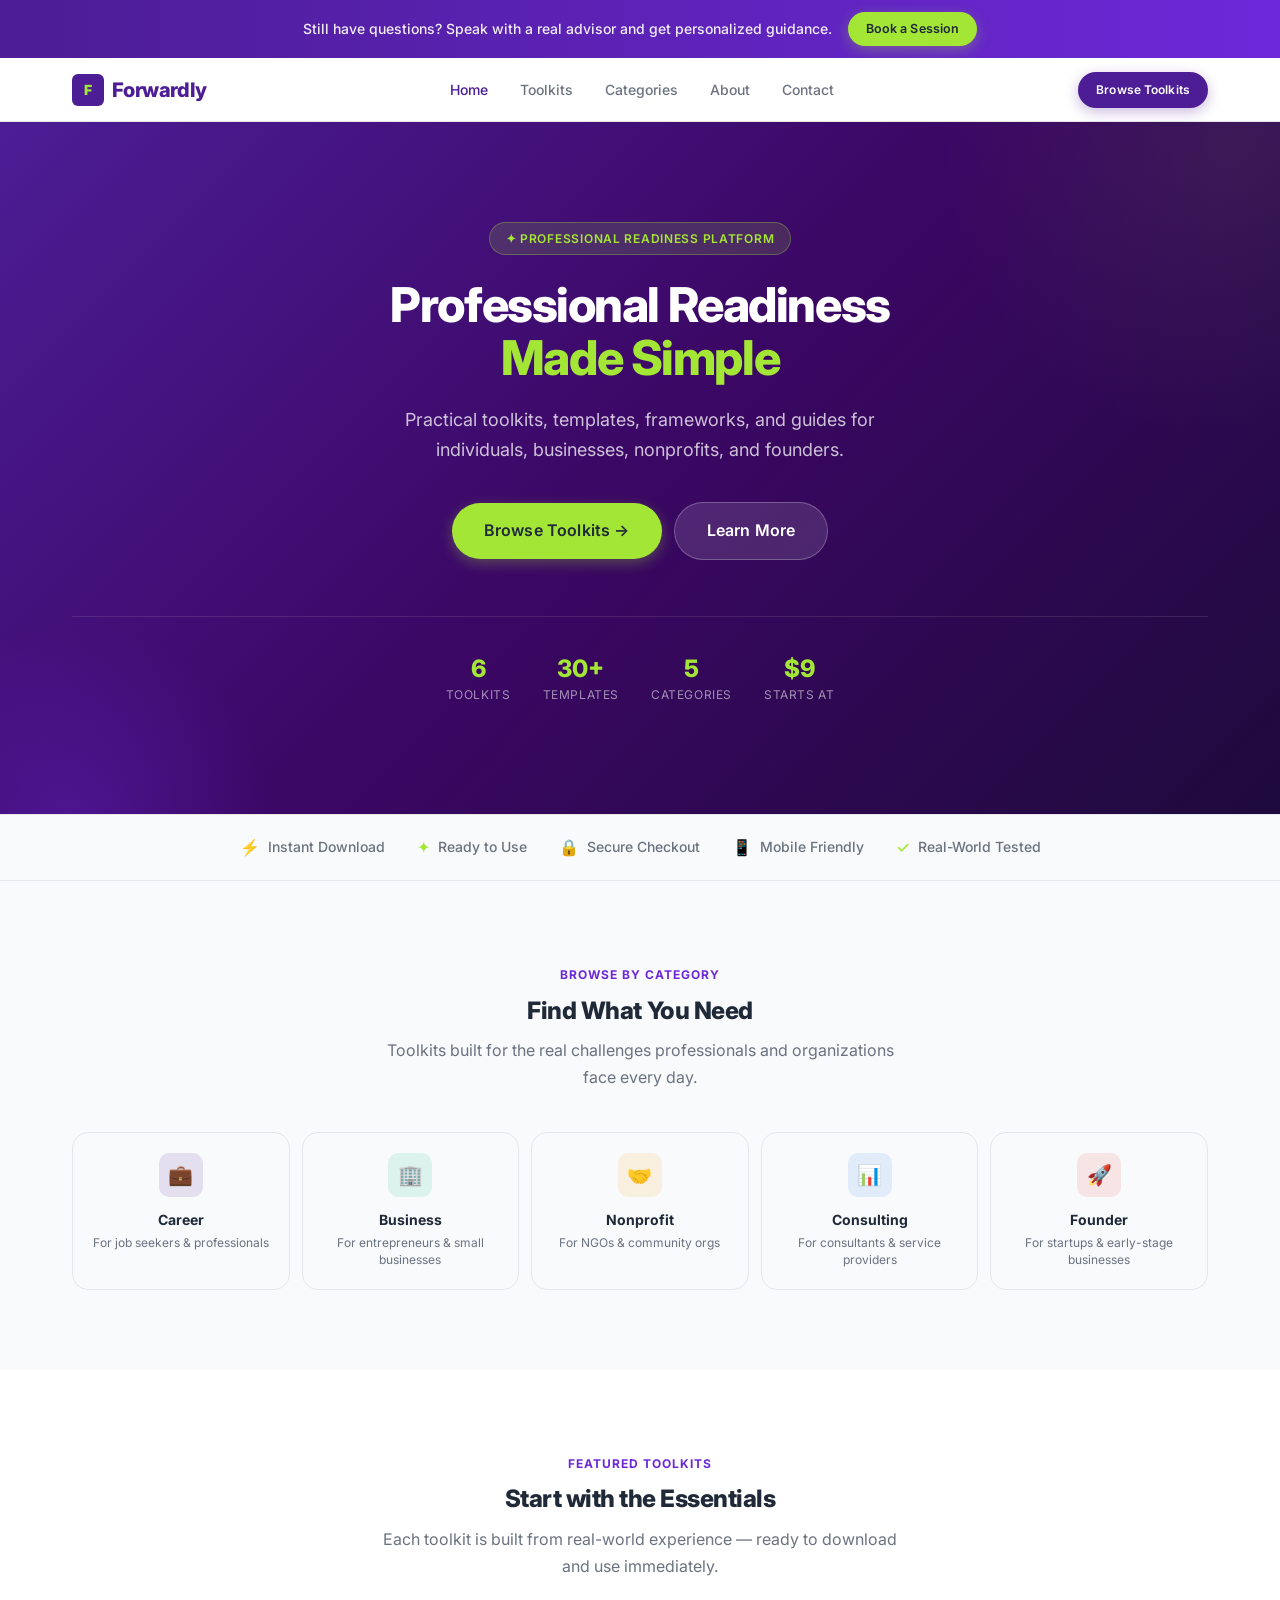
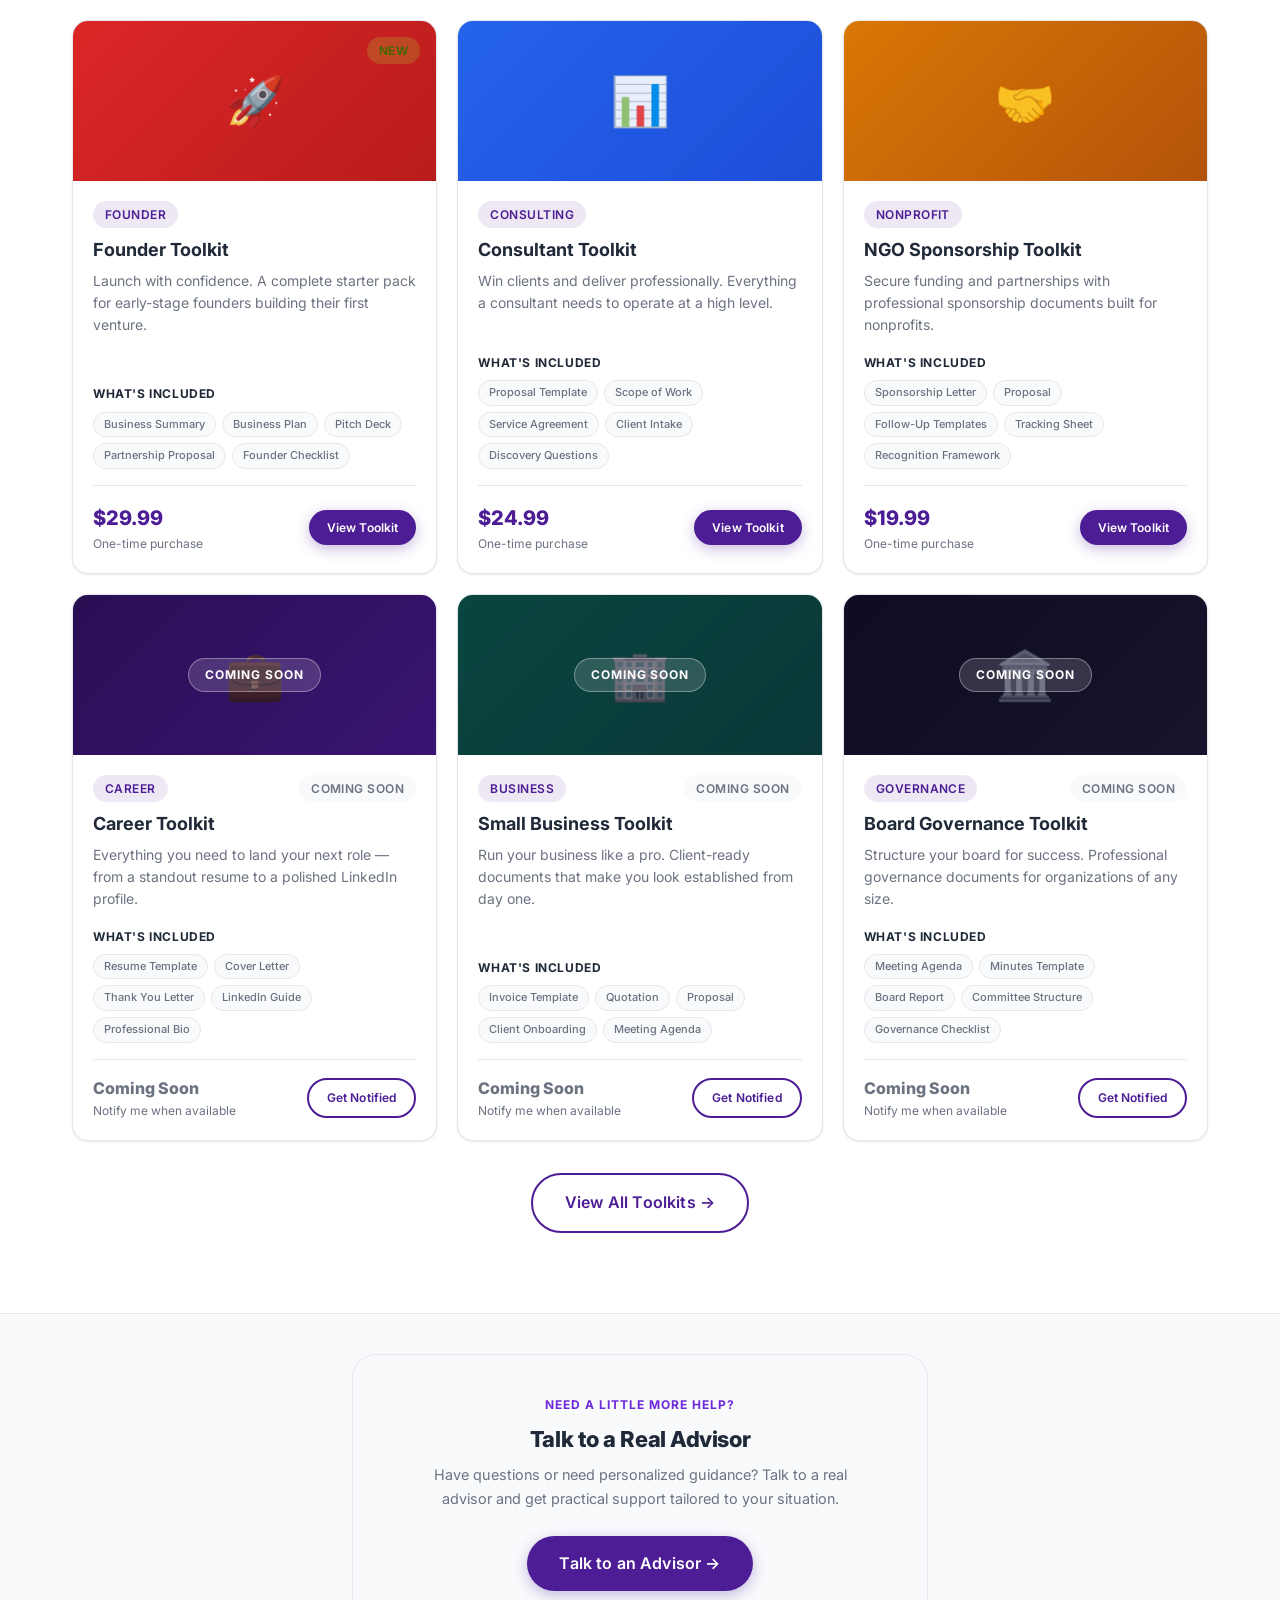
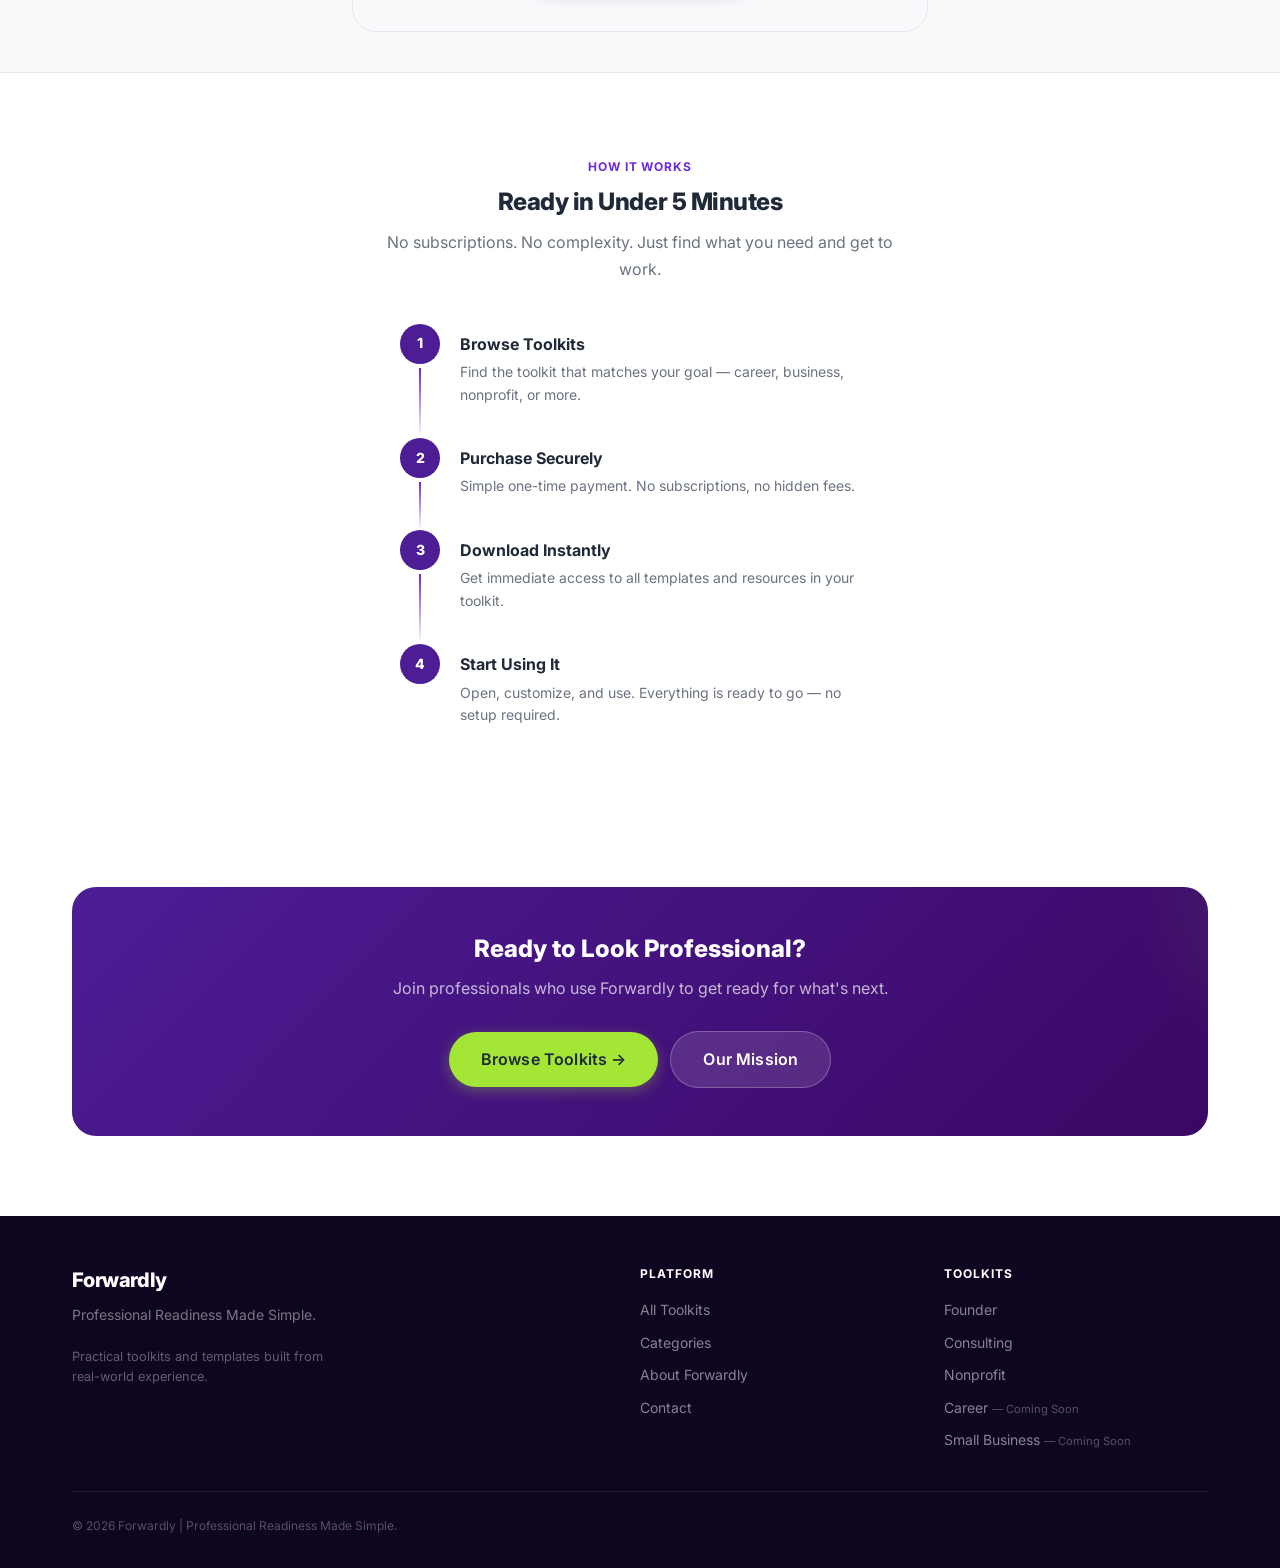
==== index.html @ 8f366970 "Rebrand: NEX → Forwardly, tagline update, coming soon toolkits, advisor CTA, site banner" ====
<!DOCTYPE html>

<html lang="en">
<head>
<meta charset="utf-8"/>
<meta content="width=device-width, initial-scale=1.0" name="viewport"/>
<title>Forwardly — Professional Readiness Made Simple</title>
<meta content="Practical toolkits, templates, frameworks, and guides for individuals, businesses, nonprofits, and founders. Professional Readiness Made Simple." name="description"/>
<link href="https://fonts.googleapis.com" rel="preconnect"/>
<link crossorigin="" href="https://fonts.gstatic.com" rel="preconnect"/>
<link href="https://fonts.googleapis.com/css2?family=Inter:wght@400;500;600;700;800;900&amp;display=swap" rel="stylesheet"/>
<link href="css/styles.css" rel="stylesheet"/>
<style>
    .featured-label {
      position: absolute;
      top: 16px;
      right: 16px;
    }
    .coming-soon-overlay {
      position: absolute;
      inset: 0;
      background: rgba(15,5,32,0.55);
      display: flex;
      align-items: center;
      justify-content: center;
      border-radius: 0;
    }
    .coming-soon-badge {
      background: rgba(255,255,255,0.15);
      border: 1.5px solid rgba(255,255,255,0.35);
      color: #fff;
      font-size: 0.75rem;
      font-weight: 700;
      letter-spacing: 0.08em;
      text-transform: uppercase;
      padding: 6px 16px;
      border-radius: 999px;
    }
    .toolkit-card.is-coming-soon {
      opacity: 0.82;
    }
    .toolkit-card.is-coming-soon .toolkit-card-cover {
      position: relative;
    }
    .cat-icon-career    { background: rgba(76,29,149,0.12); }
    .cat-icon-business  { background: rgba(16,185,129,0.12); }
    .cat-icon-nonprofit { background: rgba(245,158,11,0.12); }
    .cat-icon-consulting{ background: rgba(59,130,246,0.12); }
    .cat-icon-founder   { background: rgba(239,68,68,0.12); }
    .cover-career    { background: linear-gradient(135deg, #4C1D95, #6D28D9); }
    .cover-founder   { background: linear-gradient(135deg, #dc2626, #b91c1c); }
    .cover-ngo       { background: linear-gradient(135deg, #d97706, #b45309); }
    .cover-consultant{ background: linear-gradient(135deg, #2563eb, #1d4ed8); }
    .cover-business  { background: linear-gradient(135deg, #059669, #047857); }
    .cover-board     { background: linear-gradient(135deg, #0f172a, #1e293b); }

    /* Advisor CTA block */
    .advisor-block {
      background: var(--color-bg-light);
      border: 1px solid var(--color-border);
      border-radius: var(--radius-xl);
      padding: 40px 28px;
      text-align: center;
    }
    .advisor-block-eyebrow {
      font-size: 0.75rem;
      font-weight: 700;
      color: var(--color-secondary);
      text-transform: uppercase;
      letter-spacing: 0.08em;
      margin-bottom: 12px;
    }
    .advisor-block-title {
      font-size: 1.375rem;
      font-weight: 800;
      color: var(--color-text);
      letter-spacing: -0.02em;
      margin-bottom: 10px;
    }
    .advisor-block-desc {
      font-size: 0.9rem;
      color: var(--color-text-muted);
      max-width: 440px;
      margin: 0 auto 24px;
      line-height: 1.7;
    }

    /* Site-wide banner */
    .site-banner {
      background: linear-gradient(90deg, var(--color-primary), var(--color-secondary));
      padding: 12px 20px;
      text-align: center;
      display: flex;
      align-items: center;
      justify-content: center;
      gap: 16px;
      flex-wrap: wrap;
    }
    .site-banner-text {
      font-size: 0.875rem;
      color: rgba(255,255,255,0.92);
      font-weight: 500;
    }
    .site-banner .btn {
      padding: 7px 18px;
      font-size: 0.78rem;
    }

    @keyframes fadeIn {
      from { opacity: 0; transform: translateY(8px); }
      to   { opacity: 1; transform: translateY(0); }
    }
  </style>
</head>
<body>
<!-- SITE BANNER -->
<div class="site-banner">
<span class="site-banner-text">Still have questions? Speak with a real advisor and get personalized guidance.</span>
<a class="btn btn-accent btn-sm" href="pages/contact.html">Book a Session</a>
</div>
<!-- NAVIGATION -->
<nav class="nav">
<div class="container">
<div class="nav-inner">
<a class="nav-logo" href="index.html">
<div class="nav-logo-mark">F</div>
        Forwardly
      </a>
<div class="nav-links">
<a class="nav-link active" href="index.html">Home</a>
<a class="nav-link" href="pages/toolkits.html">Toolkits</a>
<a class="nav-link" href="pages/categories.html">Categories</a>
<a class="nav-link" href="pages/about.html">About</a>
<a class="nav-link" href="pages/contact.html">Contact</a>
</div>
<div class="nav-cta">
<a class="btn btn-primary btn-sm" href="pages/toolkits.html">Browse Toolkits</a>
</div>
<button aria-label="Toggle menu" class="nav-toggle" id="navToggle">
<span></span><span></span><span></span>
</button>
</div>
</div>
</nav>
<!-- Mobile Menu -->
<div class="nav-mobile" id="navMobile">
<a class="nav-mobile-link" href="index.html">Home</a>
<a class="nav-mobile-link" href="pages/toolkits.html">Toolkits</a>
<a class="nav-mobile-link" href="pages/categories.html">Categories</a>
<a class="nav-mobile-link" href="pages/about.html">About</a>
<a class="nav-mobile-link" href="pages/contact.html">Contact</a>
<div class="nav-mobile-cta">
<a class="btn btn-primary btn-full btn-lg" href="pages/toolkits.html">Browse Toolkits →</a>
</div>
</div>
<!-- HERO -->
<section class="hero">
<div class="container">
<div class="hero-content">
<div class="hero-eyebrow">
        ✦ Professional Readiness Platform
      </div>
<h1 class="hero-title">
        Professional Readiness<br/><span>Made Simple</span>
</h1>
<p class="hero-subtitle">
        Practical toolkits, templates, frameworks, and guides for individuals, businesses, nonprofits, and founders.
      </p>
<div class="hero-actions">
<a class="btn btn-accent btn-lg" href="pages/toolkits.html">Browse Toolkits →</a>
<a class="btn btn-ghost btn-lg" href="pages/about.html">Learn More</a>
</div>
<div class="hero-stats">
<div class="hero-stat">
<div class="hero-stat-number">6</div>
<div class="hero-stat-label">Toolkits</div>
</div>
<div class="hero-stat">
<div class="hero-stat-number">30+</div>
<div class="hero-stat-label">Templates</div>
</div>
<div class="hero-stat">
<div class="hero-stat-number">5</div>
<div class="hero-stat-label">Categories</div>
</div>
<div class="hero-stat">
<div class="hero-stat-number">$9</div>
<div class="hero-stat-label">Starts At</div>
</div>
</div>
</div>
</div>
</section>
<!-- TRUST BAR -->
<div class="trust-bar">
<div class="container">
<div class="trust-items">
<div class="trust-item"><span class="trust-icon">⚡</span> Instant Download</div>
<div class="trust-item"><span class="trust-icon">✦</span> Ready to Use</div>
<div class="trust-item"><span class="trust-icon">🔒</span> Secure Checkout</div>
<div class="trust-item"><span class="trust-icon">📱</span> Mobile Friendly</div>
<div class="trust-item"><span class="trust-icon">✓</span> Real-World Tested</div>
</div>
</div>
</div>
<!-- CATEGORIES -->
<section class="section" style="background: var(--color-bg-light);">
<div class="container">
<div class="section-header">
<span class="section-eyebrow">Browse by Category</span>
<h2 class="section-title">Find What You Need</h2>
<p class="section-subtitle">Toolkits built for the real challenges professionals and organizations face every day.</p>
</div>
<div class="categories-grid">
<a class="category-card" href="pages/categories.html?cat=career">
<div class="category-icon cat-icon-career">💼</div>
<div class="category-name">Career</div>
<div class="category-desc">For job seekers &amp; professionals</div>
</a>
<a class="category-card" href="pages/categories.html?cat=business">
<div class="category-icon cat-icon-business">🏢</div>
<div class="category-name">Business</div>
<div class="category-desc">For entrepreneurs &amp; small businesses</div>
</a>
<a class="category-card" href="pages/categories.html?cat=nonprofit">
<div class="category-icon cat-icon-nonprofit">🤝</div>
<div class="category-name">Nonprofit</div>
<div class="category-desc">For NGOs &amp; community orgs</div>
</a>
<a class="category-card" href="pages/categories.html?cat=consulting">
<div class="category-icon cat-icon-consulting">📊</div>
<div class="category-name">Consulting</div>
<div class="category-desc">For consultants &amp; service providers</div>
</a>
<a class="category-card" href="pages/categories.html?cat=founder">
<div class="category-icon cat-icon-founder">🚀</div>
<div class="category-name">Founder</div>
<div class="category-desc">For startups &amp; early-stage businesses</div>
</a>
</div>
</div>
</section>
<!-- FEATURED TOOLKITS -->
<section class="section">
<div class="container">
<div class="section-header">
<span class="section-eyebrow">Featured Toolkits</span>
<h2 class="section-title">Start with the Essentials</h2>
<p class="section-subtitle">Each toolkit is built from real-world experience — ready to download and use immediately.</p>
</div>
<div class="toolkits-grid">
<!-- Founder Toolkit — LIVE -->
<div class="toolkit-card" data-category="founder">
<div class="toolkit-card-cover cover-founder">
<span class="toolkit-card-cover-icon">🚀</span>
<span class="badge badge-accent featured-label">New</span>
</div>
<div class="toolkit-card-body">
<div class="toolkit-card-meta">
<span class="badge badge-primary">Founder</span>
</div>
<h3 class="toolkit-card-title">Founder Toolkit</h3>
<p class="toolkit-card-desc">Launch with confidence. A complete starter pack for early-stage founders building their first venture.</p>
<div class="toolkit-card-includes">
<div class="toolkit-card-includes-title">What's Included</div>
<div class="toolkit-card-includes-list">
<span class="toolkit-include-tag">Business Summary</span>
<span class="toolkit-include-tag">Business Plan</span>
<span class="toolkit-include-tag">Pitch Deck</span>
<span class="toolkit-include-tag">Partnership Proposal</span>
<span class="toolkit-include-tag">Founder Checklist</span>
</div>
</div>
<div class="toolkit-card-footer">
<div>
<div class="toolkit-price">$29.99</div>
<div class="toolkit-price-sub">One-time purchase</div>
</div>
<a class="btn btn-primary btn-sm" href="pages/toolkit-detail.html?id=founder">View Toolkit</a>
</div>
</div>
</div>
<!-- Consultant Toolkit — LIVE -->
<div class="toolkit-card" data-category="consulting">
<div class="toolkit-card-cover cover-consultant">
<span class="toolkit-card-cover-icon">📊</span>
</div>
<div class="toolkit-card-body">
<div class="toolkit-card-meta">
<span class="badge badge-primary">Consulting</span>
</div>
<h3 class="toolkit-card-title">Consultant Toolkit</h3>
<p class="toolkit-card-desc">Win clients and deliver professionally. Everything a consultant needs to operate at a high level.</p>
<div class="toolkit-card-includes">
<div class="toolkit-card-includes-title">What's Included</div>
<div class="toolkit-card-includes-list">
<span class="toolkit-include-tag">Proposal Template</span>
<span class="toolkit-include-tag">Scope of Work</span>
<span class="toolkit-include-tag">Service Agreement</span>
<span class="toolkit-include-tag">Client Intake</span>
<span class="toolkit-include-tag">Discovery Questions</span>
</div>
</div>
<div class="toolkit-card-footer">
<div>
<div class="toolkit-price">$24.99</div>
<div class="toolkit-price-sub">One-time purchase</div>
</div>
<a class="btn btn-primary btn-sm" href="pages/toolkit-detail.html?id=consultant">View Toolkit</a>
</div>
</div>
</div>
<!-- NGO Sponsorship Toolkit — LIVE -->
<div class="toolkit-card" data-category="nonprofit">
<div class="toolkit-card-cover cover-ngo">
<span class="toolkit-card-cover-icon">🤝</span>
</div>
<div class="toolkit-card-body">
<div class="toolkit-card-meta">
<span class="badge badge-primary">Nonprofit</span>
</div>
<h3 class="toolkit-card-title">NGO Sponsorship Toolkit</h3>
<p class="toolkit-card-desc">Secure funding and partnerships with professional sponsorship documents built for nonprofits.</p>
<div class="toolkit-card-includes">
<div class="toolkit-card-includes-title">What's Included</div>
<div class="toolkit-card-includes-list">
<span class="toolkit-include-tag">Sponsorship Letter</span>
<span class="toolkit-include-tag">Proposal</span>
<span class="toolkit-include-tag">Follow-Up Templates</span>
<span class="toolkit-include-tag">Tracking Sheet</span>
<span class="toolkit-include-tag">Recognition Framework</span>
</div>
</div>
<div class="toolkit-card-footer">
<div>
<div class="toolkit-price">$19.99</div>
<div class="toolkit-price-sub">One-time purchase</div>
</div>
<a class="btn btn-primary btn-sm" href="pages/toolkit-detail.html?id=ngo">View Toolkit</a>
</div>
</div>
</div>
<!-- Career Toolkit — COMING SOON -->
<div class="toolkit-card is-coming-soon" data-category="career">
<div class="toolkit-card-cover cover-career">
<span class="toolkit-card-cover-icon">💼</span>
<div class="coming-soon-overlay"><span class="coming-soon-badge">Coming Soon</span></div>
</div>
<div class="toolkit-card-body">
<div class="toolkit-card-meta">
<span class="badge badge-primary">Career</span>
<span class="badge badge-muted">Coming Soon</span>
</div>
<h3 class="toolkit-card-title">Career Toolkit</h3>
<p class="toolkit-card-desc">Everything you need to land your next role — from a standout resume to a polished LinkedIn profile.</p>
<div class="toolkit-card-includes">
<div class="toolkit-card-includes-title">What's Included</div>
<div class="toolkit-card-includes-list">
<span class="toolkit-include-tag">Resume Template</span>
<span class="toolkit-include-tag">Cover Letter</span>
<span class="toolkit-include-tag">Thank You Letter</span>
<span class="toolkit-include-tag">LinkedIn Guide</span>
<span class="toolkit-include-tag">Professional Bio</span>
</div>
</div>
<div class="toolkit-card-footer">
<div>
<div class="toolkit-price" style="color:var(--color-text-muted); font-size:1rem;">Coming Soon</div>
<div class="toolkit-price-sub">Notify me when available</div>
</div>
<a class="btn btn-outline btn-sm" href="pages/contact.html">Get Notified</a>
</div>
</div>
</div>
<!-- Small Business Toolkit — COMING SOON -->
<div class="toolkit-card is-coming-soon" data-category="business">
<div class="toolkit-card-cover cover-business">
<span class="toolkit-card-cover-icon">🏢</span>
<div class="coming-soon-overlay"><span class="coming-soon-badge">Coming Soon</span></div>
</div>
<div class="toolkit-card-body">
<div class="toolkit-card-meta">
<span class="badge badge-primary">Business</span>
<span class="badge badge-muted">Coming Soon</span>
</div>
<h3 class="toolkit-card-title">Small Business Toolkit</h3>
<p class="toolkit-card-desc">Run your business like a pro. Client-ready documents that make you look established from day one.</p>
<div class="toolkit-card-includes">
<div class="toolkit-card-includes-title">What's Included</div>
<div class="toolkit-card-includes-list">
<span class="toolkit-include-tag">Invoice Template</span>
<span class="toolkit-include-tag">Quotation</span>
<span class="toolkit-include-tag">Proposal</span>
<span class="toolkit-include-tag">Client Onboarding</span>
<span class="toolkit-include-tag">Meeting Agenda</span>
</div>
</div>
<div class="toolkit-card-footer">
<div>
<div class="toolkit-price" style="color:var(--color-text-muted); font-size:1rem;">Coming Soon</div>
<div class="toolkit-price-sub">Notify me when available</div>
</div>
<a class="btn btn-outline btn-sm" href="pages/contact.html">Get Notified</a>
</div>
</div>
</div>
<!-- Board Governance Toolkit — COMING SOON -->
<div class="toolkit-card is-coming-soon" data-category="nonprofit">
<div class="toolkit-card-cover cover-board">
<span class="toolkit-card-cover-icon">🏛️</span>
<div class="coming-soon-overlay"><span class="coming-soon-badge">Coming Soon</span></div>
</div>
<div class="toolkit-card-body">
<div class="toolkit-card-meta">
<span class="badge badge-primary">Governance</span>
<span class="badge badge-muted">Coming Soon</span>
</div>
<h3 class="toolkit-card-title">Board Governance Toolkit</h3>
<p class="toolkit-card-desc">Structure your board for success. Professional governance documents for organizations of any size.</p>
<div class="toolkit-card-includes">
<div class="toolkit-card-includes-title">What's Included</div>
<div class="toolkit-card-includes-list">
<span class="toolkit-include-tag">Meeting Agenda</span>
<span class="toolkit-include-tag">Minutes Template</span>
<span class="toolkit-include-tag">Board Report</span>
<span class="toolkit-include-tag">Committee Structure</span>
<span class="toolkit-include-tag">Governance Checklist</span>
</div>
</div>
<div class="toolkit-card-footer">
<div>
<div class="toolkit-price" style="color:var(--color-text-muted); font-size:1rem;">Coming Soon</div>
<div class="toolkit-price-sub">Notify me when available</div>
</div>
<a class="btn btn-outline btn-sm" href="pages/contact.html">Get Notified</a>
</div>
</div>
</div>
</div>
<div class="text-center mt-8">
<a class="btn btn-outline btn-lg" href="pages/toolkits.html">View All Toolkits →</a>
</div>
</div>
</section>
<!-- ADVISOR CTA -->
<section class="section-sm" style="background: var(--color-bg-light); border-top: 1px solid var(--color-border); border-bottom: 1px solid var(--color-border);">
<div class="container" style="max-width: 640px;">
<div class="advisor-block">
<div class="advisor-block-eyebrow">Need a Little More Help?</div>
<h2 class="advisor-block-title">Talk to a Real Advisor</h2>
<p class="advisor-block-desc">Have questions or need personalized guidance? Talk to a real advisor and get practical support tailored to your situation.</p>
<a class="btn btn-primary btn-lg" href="pages/contact.html">Talk to an Advisor →</a>
</div>
</div>
</section>
<!-- HOW IT WORKS -->
<section class="section">
<div class="container">
<div class="section-header">
<span class="section-eyebrow">How It Works</span>
<h2 class="section-title">Ready in Under 5 Minutes</h2>
<p class="section-subtitle">No subscriptions. No complexity. Just find what you need and get to work.</p>
</div>
<div style="max-width: 480px; margin: 0 auto;">
<div class="steps-list">
<div class="step-item">
<div class="step-number">1</div>
<div class="step-content">
<div class="step-title">Browse Toolkits</div>
<div class="step-desc">Find the toolkit that matches your goal — career, business, nonprofit, or more.</div>
</div>
</div>
<div class="step-item">
<div class="step-number">2</div>
<div class="step-content">
<div class="step-title">Purchase Securely</div>
<div class="step-desc">Simple one-time payment. No subscriptions, no hidden fees.</div>
</div>
</div>
<div class="step-item">
<div class="step-number">3</div>
<div class="step-content">
<div class="step-title">Download Instantly</div>
<div class="step-desc">Get immediate access to all templates and resources in your toolkit.</div>
</div>
</div>
<div class="step-item">
<div class="step-number">4</div>
<div class="step-content">
<div class="step-title">Start Using It</div>
<div class="step-desc">Open, customize, and use. Everything is ready to go — no setup required.</div>
</div>
</div>
</div>
</div>
</div>
</section>
<!-- CTA BANNER -->
<section class="section">
<div class="container">
<div class="cta-banner">
<h2 class="cta-banner-title">Ready to Look Professional?</h2>
<p class="cta-banner-subtitle">Join professionals who use Forwardly to get ready for what's next.</p>
<div class="cta-banner-actions">
<a class="btn btn-accent btn-lg" href="pages/toolkits.html">Browse Toolkits →</a>
<a class="btn btn-ghost btn-lg" href="pages/about.html">Our Mission</a>
</div>
</div>
</div>
</section>
<!-- FOOTER -->
<footer class="footer">
<div class="container">
<div class="footer-top">
<div>
<div class="footer-brand-name">Forwardly</div>
<div class="footer-brand-tagline">Professional Readiness Made Simple.</div>
<p style="font-size: 0.8rem; color: rgba(255,255,255,0.35); max-width: 260px; line-height: 1.6;">
          Practical toolkits and templates built from real-world experience.
        </p>
</div>
<div>
<div class="footer-col-title">Platform</div>
<div class="footer-links">
<a class="footer-link" href="pages/toolkits.html">All Toolkits</a>
<a class="footer-link" href="pages/categories.html">Categories</a>
<a class="footer-link" href="pages/about.html">About Forwardly</a>
<a class="footer-link" href="pages/contact.html">Contact</a>
</div>
</div>
<div>
<div class="footer-col-title">Toolkits</div>
<div class="footer-links">
<a class="footer-link" href="pages/toolkit-detail.html?id=founder">Founder</a>
<a class="footer-link" href="pages/toolkit-detail.html?id=consultant">Consulting</a>
<a class="footer-link" href="pages/toolkit-detail.html?id=ngo">Nonprofit</a>
<a class="footer-link" href="pages/contact.html">Career <span style="font-size:0.7rem; opacity:0.6;">— Coming Soon</span></a>
<a class="footer-link" href="pages/contact.html">Small Business <span style="font-size:0.7rem; opacity:0.6;">— Coming Soon</span></a>
</div>
</div>
</div>
<div class="footer-bottom">
<div class="footer-copy">© 2026 Forwardly | Professional Readiness Made Simple.</div>
</div>
</div>
</footer>
<script src="js/main.js"></script>
</body>
</html>
---- css/styles.css ----
/* ============================================
   NEX - Global Styles
   Mobile-First Professional Readiness Platform
   ============================================ */

/* --- Design Tokens --- */
:root {
  --color-primary: #4C1D95;
  --color-secondary: #6D28D9;
  --color-accent: #A3E635;
  --color-bg: #FFFFFF;
  --color-bg-light: #F8FAFC;
  --color-text: #1F2937;
  --color-text-muted: #6B7280;
  --color-text-light: #9CA3AF;
  --color-border: #E5E7EB;
  --color-white: #FFFFFF;

  --font-sans: 'Inter', -apple-system, BlinkMacSystemFont, 'Segoe UI', sans-serif;
  --font-size-xs: 0.75rem;
  --font-size-sm: 0.875rem;
  --font-size-base: 1rem;
  --font-size-lg: 1.125rem;
  --font-size-xl: 1.25rem;
  --font-size-2xl: 1.5rem;
  --font-size-3xl: 1.875rem;
  --font-size-4xl: 2.25rem;
  --font-size-5xl: 3rem;

  --radius-sm: 6px;
  --radius-md: 10px;
  --radius-lg: 16px;
  --radius-xl: 24px;
  --radius-full: 9999px;

  --shadow-sm: 0 1px 3px rgba(0,0,0,0.06), 0 1px 2px rgba(0,0,0,0.04);
  --shadow-md: 0 4px 12px rgba(0,0,0,0.08);
  --shadow-lg: 0 10px 30px rgba(0,0,0,0.10);
  --shadow-card: 0 2px 8px rgba(76,29,149,0.08);

  --transition: 0.2s ease;
  --max-width: 1200px;
  --nav-height: 64px;
}

/* --- Reset & Base --- */
*, *::before, *::after { box-sizing: border-box; margin: 0; padding: 0; }

html {
  font-size: 16px;
  scroll-behavior: smooth;
  -webkit-text-size-adjust: 100%;
}

body {
  font-family: var(--font-sans);
  color: var(--color-text);
  background: var(--color-bg);
  line-height: 1.6;
  -webkit-font-smoothing: antialiased;
}

img { max-width: 100%; height: auto; display: block; }
a { color: inherit; text-decoration: none; }
ul, ol { list-style: none; }
button { cursor: pointer; border: none; background: none; font-family: inherit; }
input, textarea, select { font-family: inherit; }

/* --- Typography --- */
h1, h2, h3, h4, h5, h6 {
  font-weight: 700;
  line-height: 1.2;
  color: var(--color-text);
}

h1 { font-size: var(--font-size-3xl); }
h2 { font-size: var(--font-size-2xl); }
h3 { font-size: var(--font-size-xl); }
h4 { font-size: var(--font-size-lg); }

p { color: var(--color-text-muted); line-height: 1.7; }

/* --- Layout --- */
.container {
  width: 100%;
  max-width: var(--max-width);
  margin: 0 auto;
  padding: 0 20px;
}

.section {
  padding: 60px 0;
}

.section-sm {
  padding: 40px 0;
}

/* --- Buttons --- */
.btn {
  display: inline-flex;
  align-items: center;
  justify-content: center;
  gap: 8px;
  padding: 12px 24px;
  border-radius: var(--radius-full);
  font-size: var(--font-size-sm);
  font-weight: 600;
  transition: all var(--transition);
  white-space: nowrap;
  letter-spacing: 0.01em;
}

.btn-primary {
  background: var(--color-primary);
  color: var(--color-white);
  box-shadow: 0 4px 14px rgba(76,29,149,0.3);
}
.btn-primary:hover {
  background: var(--color-secondary);
  box-shadow: 0 6px 20px rgba(76,29,149,0.4);
  transform: translateY(-1px);
}

.btn-accent {
  background: var(--color-accent);
  color: var(--color-text);
  box-shadow: 0 4px 14px rgba(163,230,53,0.3);
}
.btn-accent:hover {
  background: #bef264;
  transform: translateY(-1px);
}

.btn-outline {
  background: transparent;
  color: var(--color-primary);
  border: 2px solid var(--color-primary);
}
.btn-outline:hover {
  background: var(--color-primary);
  color: var(--color-white);
}

.btn-ghost {
  background: rgba(255,255,255,0.12);
  color: var(--color-white);
  border: 1px solid rgba(255,255,255,0.25);
}
.btn-ghost:hover {
  background: rgba(255,255,255,0.22);
}

.btn-lg {
  padding: 15px 32px;
  font-size: var(--font-size-base);
}

.btn-sm {
  padding: 8px 18px;
  font-size: var(--font-size-xs);
}

.btn-full { width: 100%; }

/* --- Badge --- */
.badge {
  display: inline-flex;
  align-items: center;
  padding: 4px 12px;
  border-radius: var(--radius-full);
  font-size: var(--font-size-xs);
  font-weight: 600;
  letter-spacing: 0.04em;
  text-transform: uppercase;
}

.badge-primary {
  background: rgba(76,29,149,0.1);
  color: var(--color-primary);
}

.badge-accent {
  background: rgba(163,230,53,0.2);
  color: #3d6b00;
}

.badge-muted {
  background: var(--color-bg-light);
  color: var(--color-text-muted);
}

/* ============================================
   NAVIGATION
   ============================================ */
.nav {
  position: sticky;
  top: 0;
  z-index: 100;
  background: rgba(255,255,255,0.95);
  backdrop-filter: blur(12px);
  -webkit-backdrop-filter: blur(12px);
  border-bottom: 1px solid var(--color-border);
  height: var(--nav-height);
}

.nav-inner {
  display: flex;
  align-items: center;
  justify-content: space-between;
  height: var(--nav-height);
}

.nav-logo {
  display: flex;
  align-items: center;
  gap: 8px;
  font-size: var(--font-size-xl);
  font-weight: 800;
  color: var(--color-primary);
  letter-spacing: -0.03em;
}

.nav-logo-mark {
  width: 32px;
  height: 32px;
  background: var(--color-primary);
  border-radius: var(--radius-sm);
  display: flex;
  align-items: center;
  justify-content: center;
  color: var(--color-accent);
  font-size: var(--font-size-sm);
  font-weight: 900;
  letter-spacing: -0.05em;
}

.nav-links {
  display: none;
  align-items: center;
  gap: 32px;
}

.nav-link {
  font-size: var(--font-size-sm);
  font-weight: 500;
  color: var(--color-text-muted);
  transition: color var(--transition);
}
.nav-link:hover, .nav-link.active {
  color: var(--color-primary);
}

.nav-cta {
  display: none;
}

/* Mobile hamburger */
.nav-toggle {
  display: flex;
  flex-direction: column;
  gap: 5px;
  padding: 8px;
  cursor: pointer;
}
.nav-toggle span {
  display: block;
  width: 22px;
  height: 2px;
  background: var(--color-text);
  border-radius: 2px;
  transition: all var(--transition);
}
.nav-toggle.open span:nth-child(1) { transform: translateY(7px) rotate(45deg); }
.nav-toggle.open span:nth-child(2) { opacity: 0; }
.nav-toggle.open span:nth-child(3) { transform: translateY(-7px) rotate(-45deg); }

/* Mobile menu */
.nav-mobile {
  display: none;
  position: fixed;
  top: var(--nav-height);
  left: 0; right: 0; bottom: 0;
  background: var(--color-bg);
  z-index: 99;
  padding: 32px 24px;
  flex-direction: column;
  gap: 8px;
  overflow-y: auto;
}
.nav-mobile.open { display: flex; }

.nav-mobile-link {
  display: block;
  padding: 14px 0;
  font-size: var(--font-size-lg);
  font-weight: 600;
  color: var(--color-text);
  border-bottom: 1px solid var(--color-border);
  transition: color var(--transition);
}
.nav-mobile-link:hover { color: var(--color-primary); }

.nav-mobile-cta {
  margin-top: 24px;
}

/* ============================================
   HERO
   ============================================ */
.hero {
  background: linear-gradient(135deg, var(--color-primary) 0%, #3b0764 50%, #1e0a3c 100%);
  padding: 72px 0 80px;
  position: relative;
  overflow: hidden;
}

.hero::before {
  content: '';
  position: absolute;
  top: -40%;
  right: -20%;
  width: 600px;
  height: 600px;
  background: radial-gradient(circle, rgba(163,230,53,0.08) 0%, transparent 70%);
  pointer-events: none;
}

.hero::after {
  content: '';
  position: absolute;
  bottom: -30%;
  left: -10%;
  width: 400px;
  height: 400px;
  background: radial-gradient(circle, rgba(109,40,217,0.3) 0%, transparent 70%);
  pointer-events: none;
}

.hero-content {
  position: relative;
  z-index: 1;
  text-align: center;
}

.hero-eyebrow {
  display: inline-flex;
  align-items: center;
  gap: 8px;
  background: rgba(163,230,53,0.15);
  border: 1px solid rgba(163,230,53,0.3);
  color: var(--color-accent);
  padding: 6px 16px;
  border-radius: var(--radius-full);
  font-size: var(--font-size-xs);
  font-weight: 600;
  letter-spacing: 0.06em;
  text-transform: uppercase;
  margin-bottom: 24px;
}

.hero-title {
  font-size: var(--font-size-4xl);
  font-weight: 800;
  color: var(--color-white);
  line-height: 1.1;
  letter-spacing: -0.03em;
  margin-bottom: 20px;
}

.hero-title span {
  color: var(--color-accent);
}

.hero-subtitle {
  font-size: var(--font-size-base);
  color: rgba(255,255,255,0.75);
  max-width: 520px;
  margin: 0 auto 36px;
  line-height: 1.7;
}

.hero-actions {
  display: flex;
  flex-direction: column;
  gap: 12px;
  align-items: center;
}

.hero-stats {
  display: flex;
  justify-content: center;
  gap: 32px;
  margin-top: 56px;
  padding-top: 40px;
  border-top: 1px solid rgba(255,255,255,0.1);
}

.hero-stat {
  text-align: center;
}

.hero-stat-number {
  font-size: var(--font-size-2xl);
  font-weight: 800;
  color: var(--color-accent);
  line-height: 1;
}

.hero-stat-label {
  font-size: var(--font-size-xs);
  color: rgba(255,255,255,0.55);
  margin-top: 4px;
  text-transform: uppercase;
  letter-spacing: 0.05em;
}

/* ============================================
   CATEGORIES
   ============================================ */
.categories-grid {
  display: grid;
  grid-template-columns: repeat(2, 1fr);
  gap: 12px;
}

.category-card {
  background: var(--color-bg-light);
  border: 1px solid var(--color-border);
  border-radius: var(--radius-lg);
  padding: 20px 16px;
  text-align: center;
  transition: all var(--transition);
  cursor: pointer;
  text-decoration: none;
  display: block;
}

.category-card:hover {
  border-color: var(--color-secondary);
  background: rgba(76,29,149,0.04);
  transform: translateY(-2px);
  box-shadow: var(--shadow-card);
}

.category-icon {
  width: 44px;
  height: 44px;
  border-radius: var(--radius-md);
  display: flex;
  align-items: center;
  justify-content: center;
  margin: 0 auto 12px;
  font-size: 20px;
}

.category-name {
  font-size: var(--font-size-sm);
  font-weight: 700;
  color: var(--color-text);
  margin-bottom: 4px;
}

.category-desc {
  font-size: var(--font-size-xs);
  color: var(--color-text-muted);
  line-height: 1.4;
}

/* ============================================
   TOOLKIT CARDS
   ============================================ */
.toolkits-grid {
  display: grid;
  grid-template-columns: 1fr;
  gap: 20px;
}

.toolkit-card {
  background: var(--color-bg);
  border: 1px solid var(--color-border);
  border-radius: var(--radius-lg);
  overflow: hidden;
  transition: all var(--transition);
  box-shadow: var(--shadow-sm);
  display: flex;
  flex-direction: column;
}

.toolkit-card:hover {
  box-shadow: var(--shadow-lg);
  transform: translateY(-3px);
  border-color: rgba(76,29,149,0.2);
}

.toolkit-card-cover {
  height: 160px;
  display: flex;
  align-items: center;
  justify-content: center;
  position: relative;
  overflow: hidden;
}

.toolkit-card-cover-icon {
  font-size: 48px;
  opacity: 0.9;
}

.toolkit-card-body {
  padding: 20px;
  flex: 1;
  display: flex;
  flex-direction: column;
}

.toolkit-card-meta {
  display: flex;
  align-items: center;
  justify-content: space-between;
  margin-bottom: 10px;
}

.toolkit-card-title {
  font-size: var(--font-size-lg);
  font-weight: 700;
  color: var(--color-text);
  margin-bottom: 8px;
  line-height: 1.3;
}

.toolkit-card-desc {
  font-size: var(--font-size-sm);
  color: var(--color-text-muted);
  line-height: 1.6;
  margin-bottom: 16px;
  flex: 1;
}

.toolkit-card-includes {
  margin-bottom: 16px;
}

.toolkit-card-includes-title {
  font-size: var(--font-size-xs);
  font-weight: 700;
  color: var(--color-text);
  text-transform: uppercase;
  letter-spacing: 0.05em;
  margin-bottom: 8px;
}

.toolkit-card-includes-list {
  display: flex;
  flex-wrap: wrap;
  gap: 6px;
}

.toolkit-include-tag {
  background: var(--color-bg-light);
  border: 1px solid var(--color-border);
  color: var(--color-text-muted);
  font-size: 11px;
  font-weight: 500;
  padding: 3px 10px;
  border-radius: var(--radius-full);
}

.toolkit-card-footer {
  display: flex;
  align-items: center;
  justify-content: space-between;
  padding-top: 16px;
  border-top: 1px solid var(--color-border);
}

.toolkit-price {
  font-size: var(--font-size-xl);
  font-weight: 800;
  color: var(--color-primary);
}

.toolkit-price-sub {
  font-size: var(--font-size-xs);
  color: var(--color-text-muted);
  font-weight: 400;
}

/* ============================================
   SECTION HEADERS
   ============================================ */
.section-header {
  text-align: center;
  margin-bottom: 40px;
}

.section-eyebrow {
  display: inline-block;
  font-size: var(--font-size-xs);
  font-weight: 700;
  color: var(--color-secondary);
  text-transform: uppercase;
  letter-spacing: 0.08em;
  margin-bottom: 12px;
}

.section-title {
  font-size: var(--font-size-2xl);
  font-weight: 800;
  color: var(--color-text);
  letter-spacing: -0.02em;
  margin-bottom: 12px;
}

.section-subtitle {
  font-size: var(--font-size-base);
  color: var(--color-text-muted);
  max-width: 520px;
  margin: 0 auto;
}

/* ============================================
   HOW IT WORKS
   ============================================ */
.steps-list {
  display: flex;
  flex-direction: column;
  gap: 0;
}

.step-item {
  display: flex;
  gap: 20px;
  position: relative;
  padding-bottom: 32px;
}

.step-item:last-child { padding-bottom: 0; }

.step-item:not(:last-child)::before {
  content: '';
  position: absolute;
  left: 19px;
  top: 44px;
  bottom: 0;
  width: 2px;
  background: linear-gradient(to bottom, var(--color-secondary), transparent);
}

.step-number {
  width: 40px;
  height: 40px;
  border-radius: var(--radius-full);
  background: var(--color-primary);
  color: var(--color-white);
  display: flex;
  align-items: center;
  justify-content: center;
  font-size: var(--font-size-sm);
  font-weight: 800;
  flex-shrink: 0;
  position: relative;
  z-index: 1;
}

.step-content { padding-top: 8px; }

.step-title {
  font-size: var(--font-size-base);
  font-weight: 700;
  color: var(--color-text);
  margin-bottom: 4px;
}

.step-desc {
  font-size: var(--font-size-sm);
  color: var(--color-text-muted);
}

/* ============================================
   TRUST BAR
   ============================================ */
.trust-bar {
  background: var(--color-bg-light);
  border-top: 1px solid var(--color-border);
  border-bottom: 1px solid var(--color-border);
  padding: 20px 0;
}

.trust-items {
  display: flex;
  flex-wrap: wrap;
  justify-content: center;
  gap: 20px 32px;
}

.trust-item {
  display: flex;
  align-items: center;
  gap: 8px;
  font-size: var(--font-size-sm);
  font-weight: 500;
  color: var(--color-text-muted);
}

.trust-icon {
  color: var(--color-accent);
  font-size: 16px;
}

/* ============================================
   CTA BANNER
   ============================================ */
.cta-banner {
  background: linear-gradient(135deg, var(--color-primary), #3b0764);
  border-radius: var(--radius-xl);
  padding: 48px 32px;
  text-align: center;
  position: relative;
  overflow: hidden;
}

.cta-banner::before {
  content: '';
  position: absolute;
  top: -50%;
  right: -20%;
  width: 300px;
  height: 300px;
  background: radial-gradient(circle, rgba(163,230,53,0.1) 0%, transparent 70%);
}

.cta-banner-title {
  font-size: var(--font-size-2xl);
  font-weight: 800;
  color: var(--color-white);
  margin-bottom: 12px;
  position: relative;
}

.cta-banner-subtitle {
  color: rgba(255,255,255,0.7);
  margin-bottom: 28px;
  position: relative;
}

.cta-banner-actions {
  display: flex;
  flex-direction: column;
  gap: 12px;
  align-items: center;
  position: relative;
}

/* ============================================
   FOOTER
   ============================================ */
.footer {
  background: #0f0520;
  color: rgba(255,255,255,0.6);
  padding: 48px 0 32px;
}

.footer-top {
  display: grid;
  grid-template-columns: 1fr;
  gap: 40px;
  margin-bottom: 40px;
}

.footer-brand-name {
  font-size: var(--font-size-xl);
  font-weight: 800;
  color: var(--color-white);
  letter-spacing: -0.03em;
  margin-bottom: 8px;
}

.footer-brand-tagline {
  font-size: var(--font-size-sm);
  color: rgba(255,255,255,0.45);
  margin-bottom: 20px;
}

.footer-col-title {
  font-size: var(--font-size-xs);
  font-weight: 700;
  color: var(--color-white);
  text-transform: uppercase;
  letter-spacing: 0.08em;
  margin-bottom: 16px;
}

.footer-links {
  display: flex;
  flex-direction: column;
  gap: 10px;
}

.footer-link {
  font-size: var(--font-size-sm);
  color: rgba(255,255,255,0.5);
  transition: color var(--transition);
}
.footer-link:hover { color: var(--color-accent); }

.footer-bottom {
  border-top: 1px solid rgba(255,255,255,0.08);
  padding-top: 24px;
  display: flex;
  flex-direction: column;
  gap: 8px;
  align-items: center;
  text-align: center;
}

.footer-copy {
  font-size: var(--font-size-xs);
  color: rgba(255,255,255,0.3);
}

/* ============================================
   PAGE HEADER (inner pages)
   ============================================ */
.page-header {
  background: linear-gradient(135deg, var(--color-primary) 0%, #3b0764 100%);
  padding: 48px 0;
  text-align: center;
}

.page-header-title {
  font-size: var(--font-size-3xl);
  font-weight: 800;
  color: var(--color-white);
  letter-spacing: -0.03em;
  margin-bottom: 10px;
}

.page-header-subtitle {
  font-size: var(--font-size-base);
  color: rgba(255,255,255,0.7);
}

/* ============================================
   FILTER BAR
   ============================================ */
.filter-bar {
  display: flex;
  gap: 8px;
  overflow-x: auto;
  padding-bottom: 4px;
  scrollbar-width: none;
  -ms-overflow-style: none;
}
.filter-bar::-webkit-scrollbar { display: none; }

.filter-btn {
  padding: 8px 18px;
  border-radius: var(--radius-full);
  font-size: var(--font-size-sm);
  font-weight: 600;
  white-space: nowrap;
  border: 1.5px solid var(--color-border);
  color: var(--color-text-muted);
  background: var(--color-bg);
  transition: all var(--transition);
  cursor: pointer;
}
.filter-btn:hover, .filter-btn.active {
  background: var(--color-primary);
  color: var(--color-white);
  border-color: var(--color-primary);
}

/* ============================================
   TOOLKIT DETAIL PAGE
   ============================================ */
.toolkit-detail-grid {
  display: grid;
  grid-template-columns: 1fr;
  gap: 32px;
}

.toolkit-detail-cover {
  border-radius: var(--radius-xl);
  height: 240px;
  display: flex;
  align-items: center;
  justify-content: center;
  font-size: 80px;
}

.toolkit-detail-includes {
  background: var(--color-bg-light);
  border: 1px solid var(--color-border);
  border-radius: var(--radius-lg);
  padding: 24px;
}

.toolkit-detail-includes-title {
  font-size: var(--font-size-base);
  font-weight: 700;
  color: var(--color-text);
  margin-bottom: 16px;
  display: flex;
  align-items: center;
  gap: 8px;
}

.toolkit-detail-includes-list {
  display: flex;
  flex-direction: column;
  gap: 10px;
}

.toolkit-detail-include-item {
  display: flex;
  align-items: center;
  gap: 12px;
  font-size: var(--font-size-sm);
  color: var(--color-text);
}

.toolkit-detail-include-item::before {
  content: '✓';
  width: 20px;
  height: 20px;
  background: rgba(163,230,53,0.2);
  color: #3d6b00;
  border-radius: var(--radius-full);
  display: flex;
  align-items: center;
  justify-content: center;
  font-size: 11px;
  font-weight: 700;
  flex-shrink: 0;
}

.purchase-box {
  background: var(--color-bg);
  border: 2px solid var(--color-border);
  border-radius: var(--radius-xl);
  padding: 28px;
  position: sticky;
  top: calc(var(--nav-height) + 16px);
}

.purchase-price {
  font-size: var(--font-size-4xl);
  font-weight: 800;
  color: var(--color-primary);
  line-height: 1;
  margin-bottom: 4px;
}

.purchase-price-note {
  font-size: var(--font-size-sm);
  color: var(--color-text-muted);
  margin-bottom: 24px;
}

.purchase-features {
  display: flex;
  flex-direction: column;
  gap: 10px;
  margin-bottom: 24px;
}

.purchase-feature {
  display: flex;
  align-items: center;
  gap: 10px;
  font-size: var(--font-size-sm);
  color: var(--color-text-muted);
}

.purchase-feature-icon {
  color: var(--color-accent);
  font-size: 16px;
}

/* ============================================
   ABOUT PAGE
   ============================================ */
.about-values {
  display: grid;
  grid-template-columns: 1fr;
  gap: 16px;
}

.value-card {
  background: var(--color-bg-light);
  border: 1px solid var(--color-border);
  border-radius: var(--radius-lg);
  padding: 24px;
}

.value-icon {
  font-size: 28px;
  margin-bottom: 12px;
}

.value-title {
  font-size: var(--font-size-base);
  font-weight: 700;
  color: var(--color-text);
  margin-bottom: 6px;
}

.value-desc {
  font-size: var(--font-size-sm);
  color: var(--color-text-muted);
}

/* ============================================
   CONTACT PAGE
   ============================================ */
.contact-form {
  background: var(--color-bg-light);
  border: 1px solid var(--color-border);
  border-radius: var(--radius-xl);
  padding: 32px 24px;
}

.form-group {
  margin-bottom: 20px;
}

.form-label {
  display: block;
  font-size: var(--font-size-sm);
  font-weight: 600;
  color: var(--color-text);
  margin-bottom: 8px;
}

.form-input,
.form-select,
.form-textarea {
  width: 100%;
  padding: 12px 16px;
  border: 1.5px solid var(--color-border);
  border-radius: var(--radius-md);
  font-size: var(--font-size-sm);
  color: var(--color-text);
  background: var(--color-bg);
  transition: border-color var(--transition);
  outline: none;
}

.form-input:focus,
.form-select:focus,
.form-textarea:focus {
  border-color: var(--color-secondary);
  box-shadow: 0 0 0 3px rgba(109,40,217,0.1);
}

.form-textarea {
  resize: vertical;
  min-height: 120px;
}

/* ============================================
   UTILITY CLASSES
   ============================================ */
.text-center { text-align: center; }
.text-muted { color: var(--color-text-muted); }
.text-primary { color: var(--color-primary); }
.text-accent { color: var(--color-accent); }
.font-bold { font-weight: 700; }
.mt-4 { margin-top: 16px; }
.mt-8 { margin-top: 32px; }
.mb-4 { margin-bottom: 16px; }
.mb-8 { margin-bottom: 32px; }
.hidden { display: none !important; }

/* ============================================
   DESKTOP BREAKPOINTS
   ============================================ */
@media (min-width: 640px) {
  h1 { font-size: var(--font-size-4xl); }
  h2 { font-size: var(--font-size-3xl); }

  .hero-title { font-size: var(--font-size-5xl); }
  .hero-actions { flex-direction: row; justify-content: center; }
  .hero-subtitle { font-size: var(--font-size-lg); }

  .categories-grid { grid-template-columns: repeat(3, 1fr); }
  .toolkits-grid { grid-template-columns: repeat(2, 1fr); }

  .cta-banner-actions { flex-direction: row; justify-content: center; }

  .about-values { grid-template-columns: repeat(2, 1fr); }
}

@media (min-width: 768px) {
  .section { padding: 80px 0; }
  .container { padding: 0 32px; }

  .nav-links { display: flex; }
  .nav-cta { display: flex; }
  .nav-toggle { display: none; }

  .footer-top { grid-template-columns: 2fr 1fr 1fr; }
  .footer-bottom { flex-direction: row; justify-content: space-between; text-align: left; }

  .toolkit-detail-grid { grid-template-columns: 1fr 340px; }
  .toolkit-detail-cover { height: 320px; }

  .about-values { grid-template-columns: repeat(3, 1fr); }
}

@media (min-width: 1024px) {
  .toolkits-grid { grid-template-columns: repeat(3, 1fr); }
  .categories-grid { grid-template-columns: repeat(5, 1fr); }
  .hero { padding: 100px 0 110px; }
}
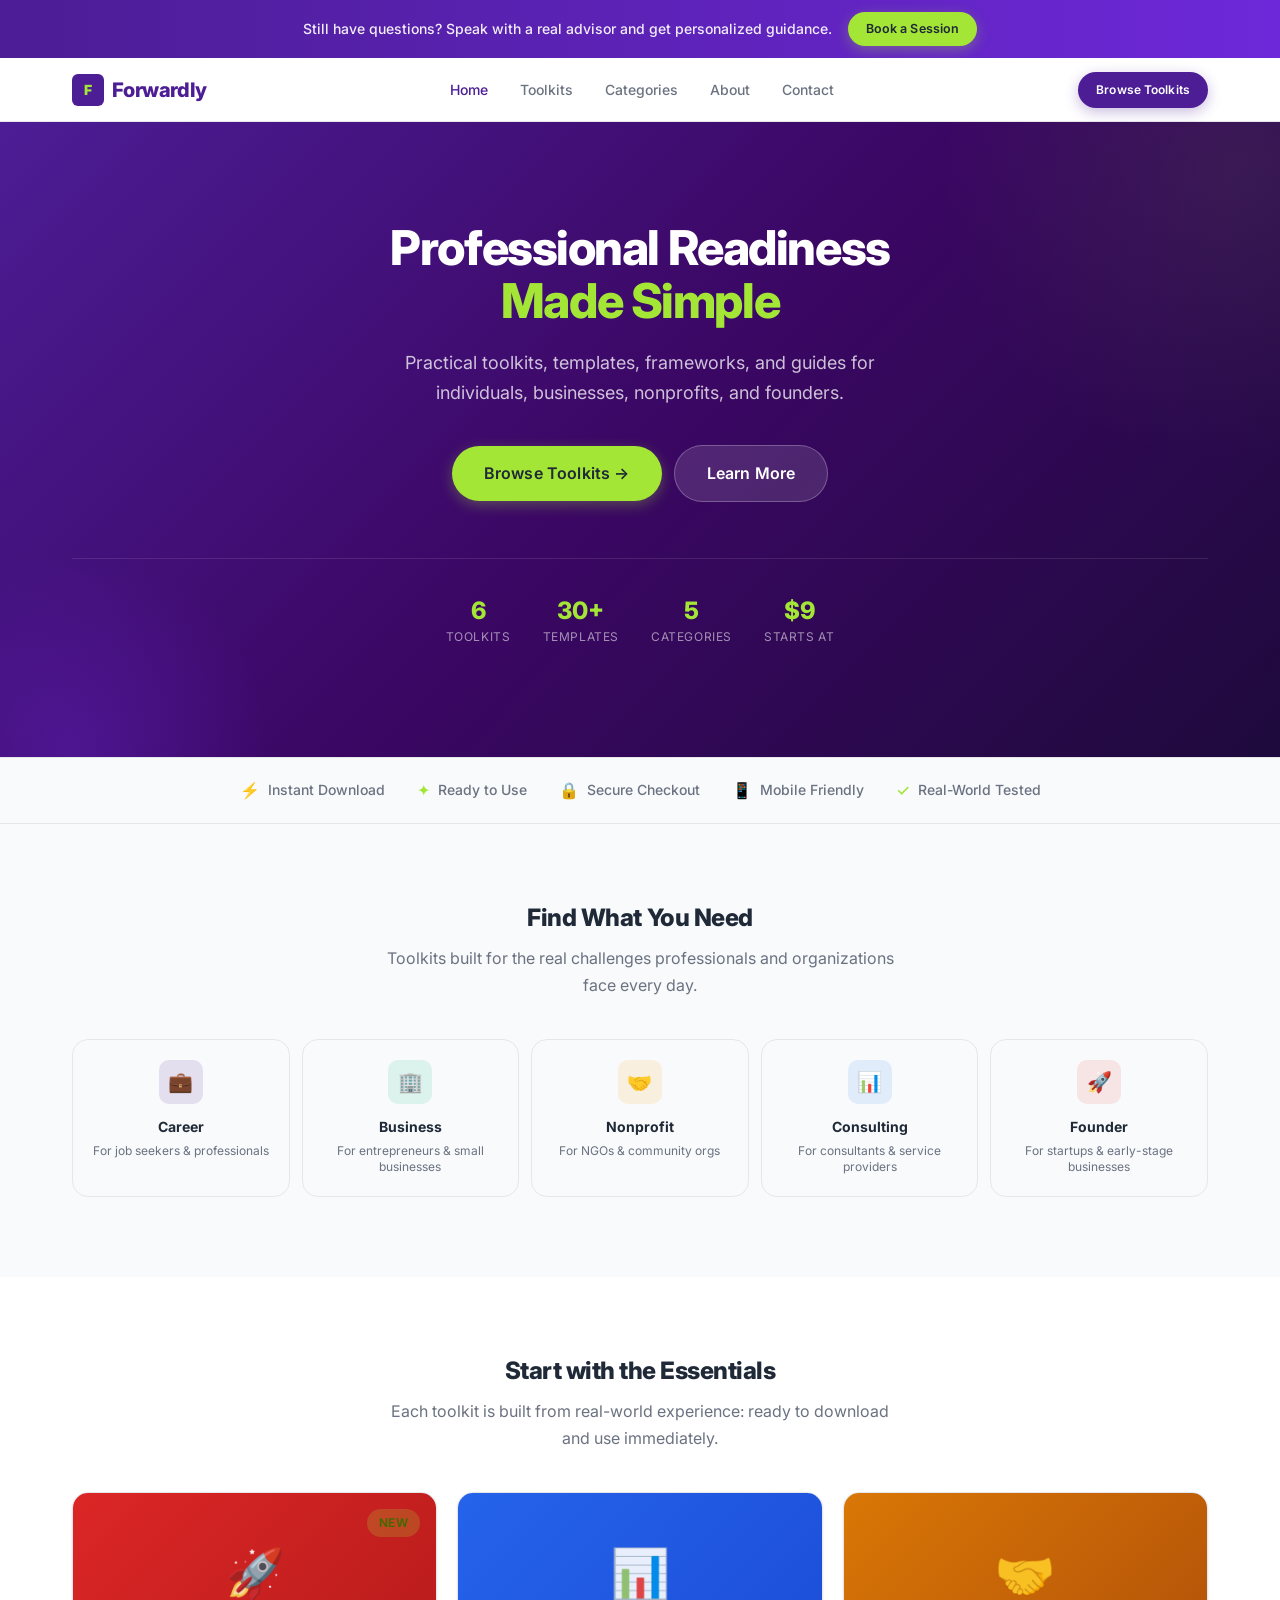
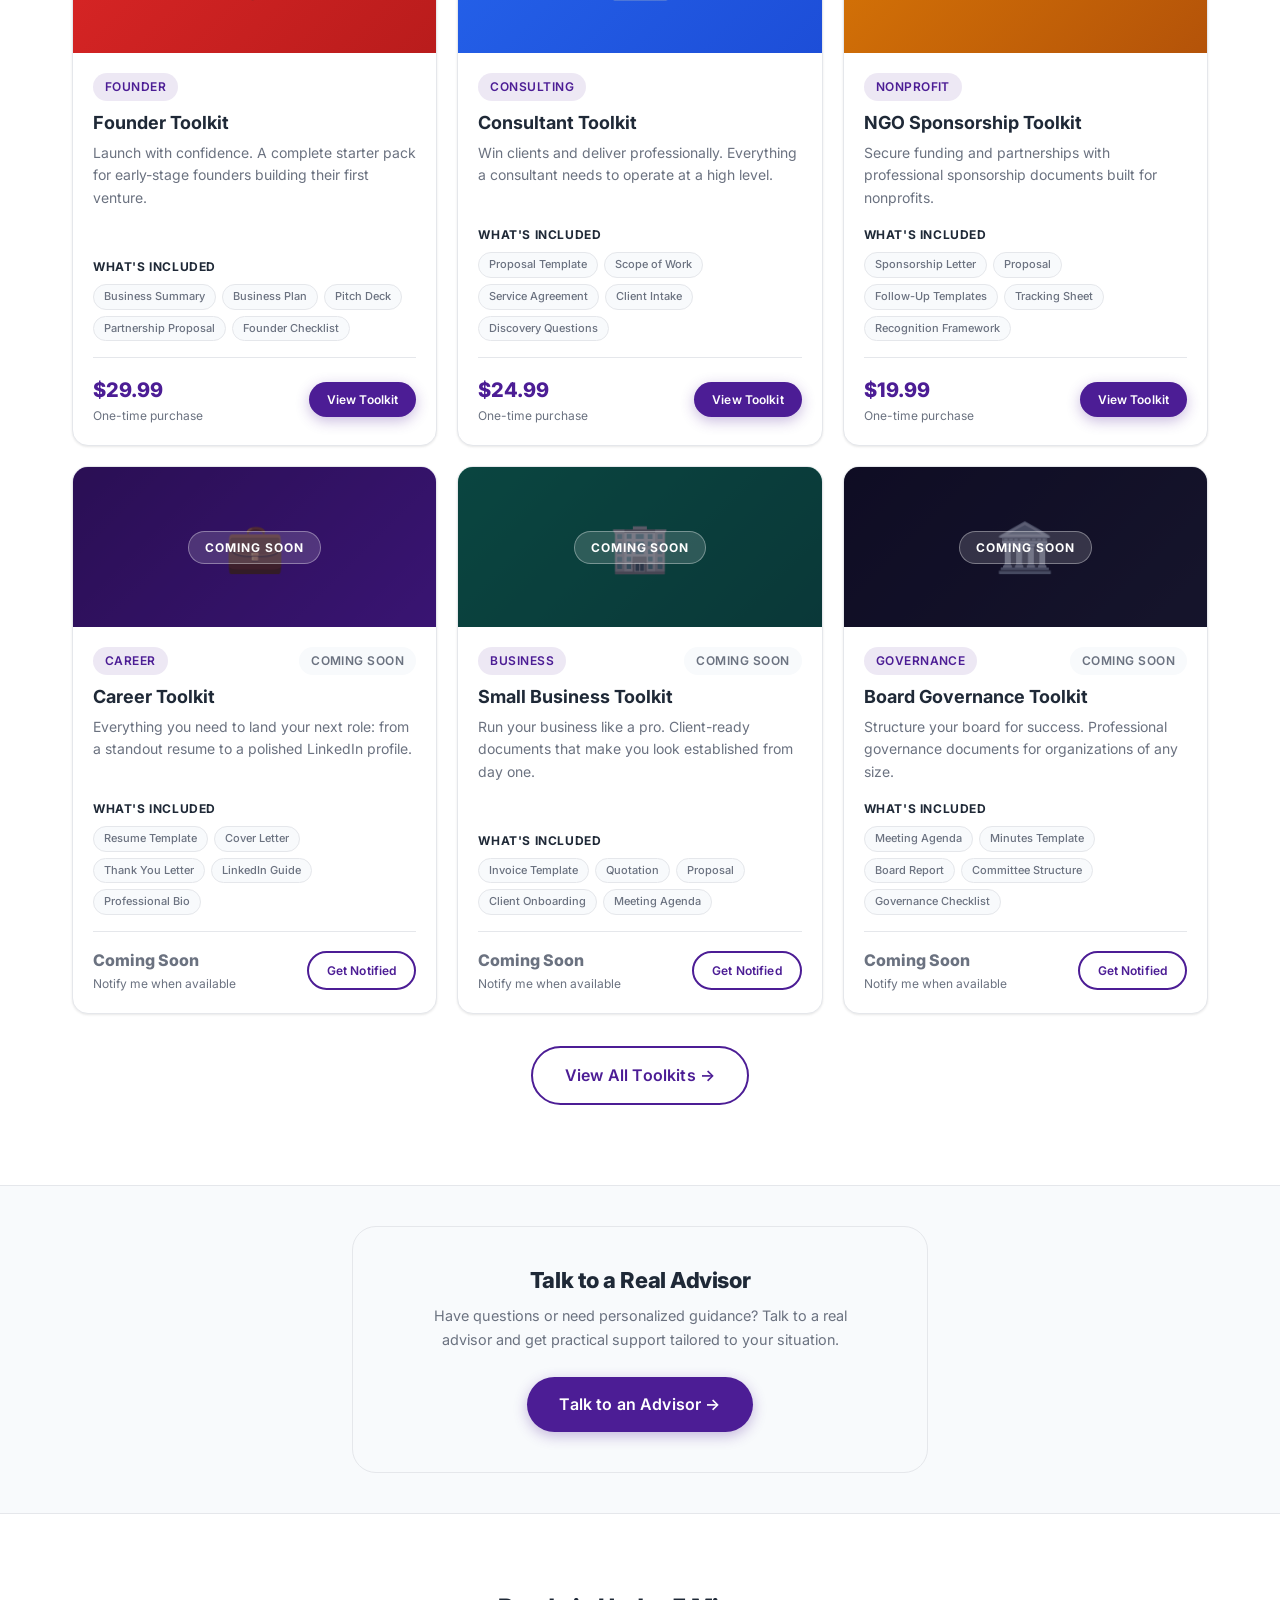
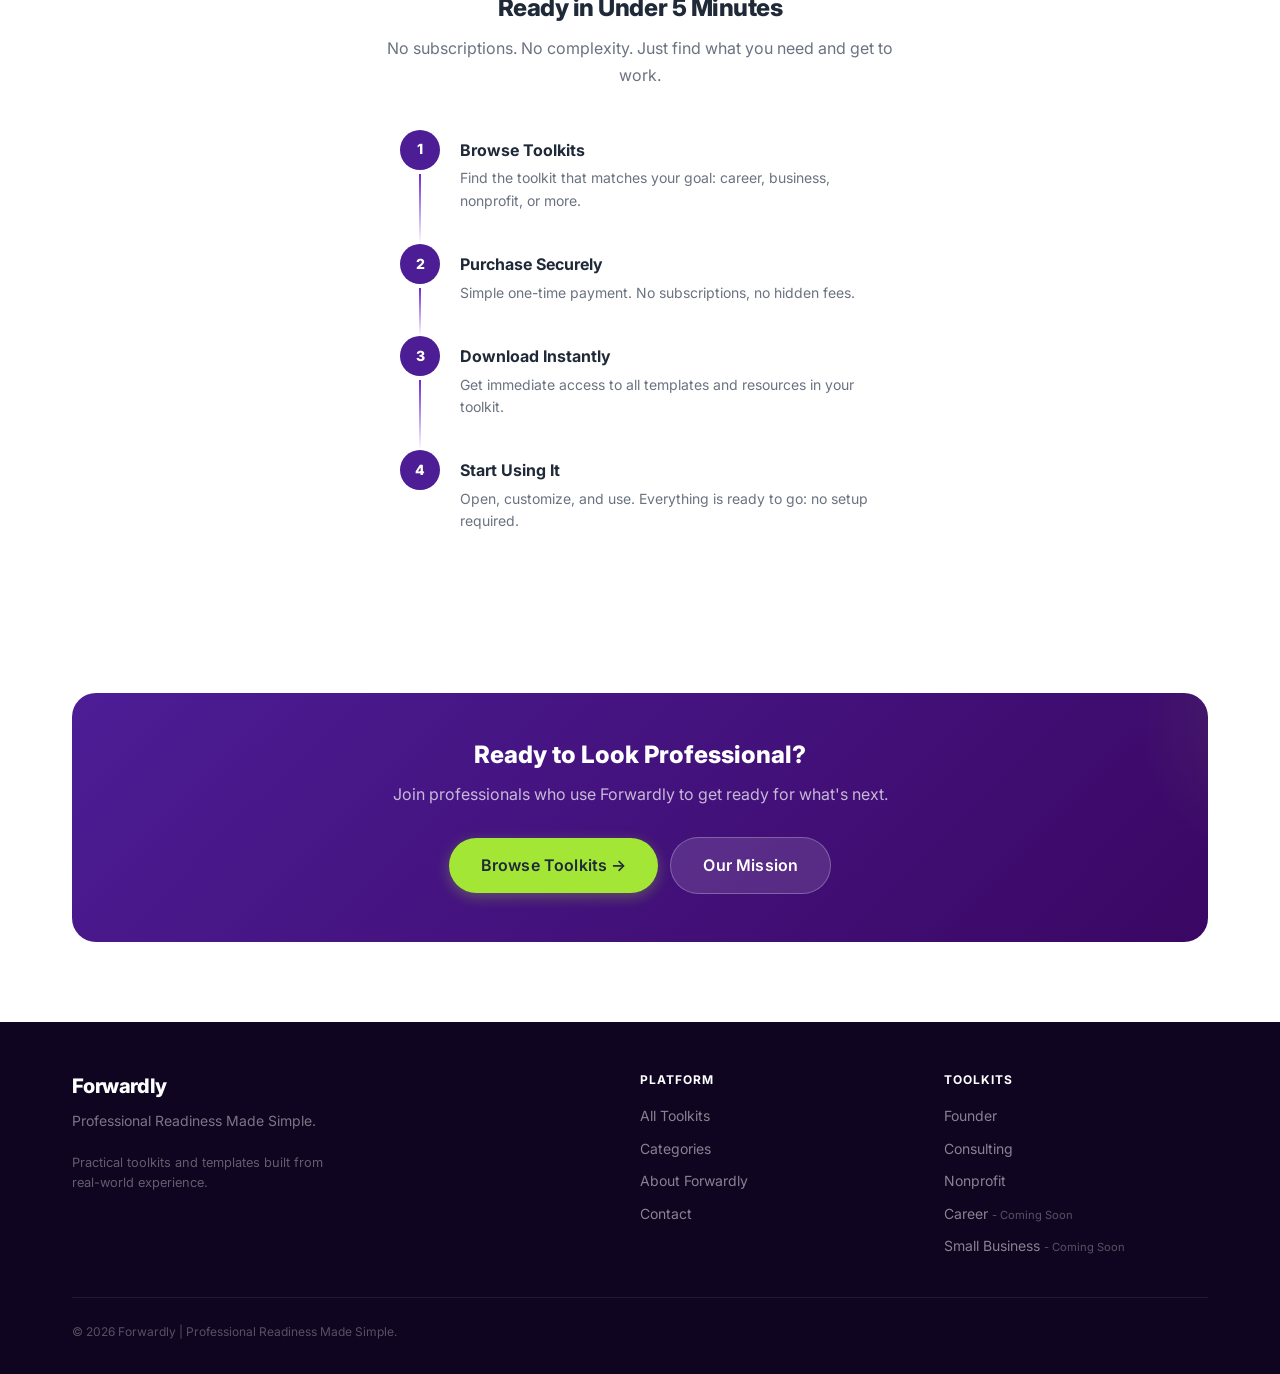
==== commit 0beaa1d4: "Remove eyebrows, tighten headings, replace em dashes with clean punctuation" ====
--- a/index.html
+++ b/index.html
@@ -4,7 +4,7 @@
 <head>
 <meta charset="utf-8"/>
 <meta content="width=device-width, initial-scale=1.0" name="viewport"/>
-<title>Forwardly — Professional Readiness Made Simple</title>
+<title>Forwardly | Professional Readiness Made Simple</title>
 <meta content="Practical toolkits, templates, frameworks, and guides for individuals, businesses, nonprofits, and founders. Professional Readiness Made Simple." name="description"/>
 <link href="https://fonts.googleapis.com" rel="preconnect"/>
 <link crossorigin="" href="https://fonts.gstatic.com" rel="preconnect"/>
@@ -157,9 +157,6 @@
 <section class="hero">
 <div class="container">
 <div class="hero-content">
-<div class="hero-eyebrow">
-        ✦ Professional Readiness Platform
-      </div>
 <h1 class="hero-title">
         Professional Readiness<br/><span>Made Simple</span>
 </h1>
@@ -207,7 +204,6 @@
 <section class="section" style="background: var(--color-bg-light);">
 <div class="container">
 <div class="section-header">
-<span class="section-eyebrow">Browse by Category</span>
 <h2 class="section-title">Find What You Need</h2>
 <p class="section-subtitle">Toolkits built for the real challenges professionals and organizations face every day.</p>
 </div>
@@ -244,12 +240,11 @@
 <section class="section">
 <div class="container">
 <div class="section-header">
-<span class="section-eyebrow">Featured Toolkits</span>
 <h2 class="section-title">Start with the Essentials</h2>
-<p class="section-subtitle">Each toolkit is built from real-world experience — ready to download and use immediately.</p>
+<p class="section-subtitle">Each toolkit is built from real-world experience: ready to download and use immediately.</p>
 </div>
 <div class="toolkits-grid">
-<!-- Founder Toolkit — LIVE -->
+<!-- Founder Toolkit: LIVE -->
 <div class="toolkit-card" data-category="founder">
 <div class="toolkit-card-cover cover-founder">
 <span class="toolkit-card-cover-icon">🚀</span>
@@ -280,7 +275,7 @@
 </div>
 </div>
 </div>
-<!-- Consultant Toolkit — LIVE -->
+<!-- Consultant Toolkit: LIVE -->
 <div class="toolkit-card" data-category="consulting">
 <div class="toolkit-card-cover cover-consultant">
 <span class="toolkit-card-cover-icon">📊</span>
@@ -310,7 +305,7 @@
 </div>
 </div>
 </div>
-<!-- NGO Sponsorship Toolkit — LIVE -->
+<!-- NGO Sponsorship Toolkit: LIVE -->
 <div class="toolkit-card" data-category="nonprofit">
 <div class="toolkit-card-cover cover-ngo">
 <span class="toolkit-card-cover-icon">🤝</span>
@@ -340,7 +335,7 @@
 </div>
 </div>
 </div>
-<!-- Career Toolkit — COMING SOON -->
+<!-- Career Toolkit: COMING SOON -->
 <div class="toolkit-card is-coming-soon" data-category="career">
 <div class="toolkit-card-cover cover-career">
 <span class="toolkit-card-cover-icon">💼</span>
@@ -352,7 +347,7 @@
 <span class="badge badge-muted">Coming Soon</span>
 </div>
 <h3 class="toolkit-card-title">Career Toolkit</h3>
-<p class="toolkit-card-desc">Everything you need to land your next role — from a standout resume to a polished LinkedIn profile.</p>
+<p class="toolkit-card-desc">Everything you need to land your next role: from a standout resume to a polished LinkedIn profile.</p>
 <div class="toolkit-card-includes">
 <div class="toolkit-card-includes-title">What's Included</div>
 <div class="toolkit-card-includes-list">
@@ -372,7 +367,7 @@
 </div>
 </div>
 </div>
-<!-- Small Business Toolkit — COMING SOON -->
+<!-- Small Business Toolkit: COMING SOON -->
 <div class="toolkit-card is-coming-soon" data-category="business">
 <div class="toolkit-card-cover cover-business">
 <span class="toolkit-card-cover-icon">🏢</span>
@@ -404,7 +399,7 @@
 </div>
 </div>
 </div>
-<!-- Board Governance Toolkit — COMING SOON -->
+<!-- Board Governance Toolkit: COMING SOON -->
 <div class="toolkit-card is-coming-soon" data-category="nonprofit">
 <div class="toolkit-card-cover cover-board">
 <span class="toolkit-card-cover-icon">🏛️</span>
@@ -446,7 +441,6 @@
 <section class="section-sm" style="background: var(--color-bg-light); border-top: 1px solid var(--color-border); border-bottom: 1px solid var(--color-border);">
 <div class="container" style="max-width: 640px;">
 <div class="advisor-block">
-<div class="advisor-block-eyebrow">Need a Little More Help?</div>
 <h2 class="advisor-block-title">Talk to a Real Advisor</h2>
 <p class="advisor-block-desc">Have questions or need personalized guidance? Talk to a real advisor and get practical support tailored to your situation.</p>
 <a class="btn btn-primary btn-lg" href="pages/contact.html">Talk to an Advisor →</a>
@@ -457,7 +451,6 @@
 <section class="section">
 <div class="container">
 <div class="section-header">
-<span class="section-eyebrow">How It Works</span>
 <h2 class="section-title">Ready in Under 5 Minutes</h2>
 <p class="section-subtitle">No subscriptions. No complexity. Just find what you need and get to work.</p>
 </div>
@@ -467,7 +460,7 @@
 <div class="step-number">1</div>
 <div class="step-content">
 <div class="step-title">Browse Toolkits</div>
-<div class="step-desc">Find the toolkit that matches your goal — career, business, nonprofit, or more.</div>
+<div class="step-desc">Find the toolkit that matches your goal: career, business, nonprofit, or more.</div>
 </div>
 </div>
 <div class="step-item">
@@ -488,7 +481,7 @@
 <div class="step-number">4</div>
 <div class="step-content">
 <div class="step-title">Start Using It</div>
-<div class="step-desc">Open, customize, and use. Everything is ready to go — no setup required.</div>
+<div class="step-desc">Open, customize, and use. Everything is ready to go: no setup required.</div>
 </div>
 </div>
 </div>
@@ -534,8 +527,8 @@
 <a class="footer-link" href="pages/toolkit-detail.html?id=founder">Founder</a>
 <a class="footer-link" href="pages/toolkit-detail.html?id=consultant">Consulting</a>
 <a class="footer-link" href="pages/toolkit-detail.html?id=ngo">Nonprofit</a>
-<a class="footer-link" href="pages/contact.html">Career <span style="font-size:0.7rem; opacity:0.6;">— Coming Soon</span></a>
-<a class="footer-link" href="pages/contact.html">Small Business <span style="font-size:0.7rem; opacity:0.6;">— Coming Soon</span></a>
+<a class="footer-link" href="pages/contact.html">Career <span style="font-size:0.7rem; opacity:0.6;">- Coming Soon</span></a>
+<a class="footer-link" href="pages/contact.html">Small Business <span style="font-size:0.7rem; opacity:0.6;">- Coming Soon</span></a>
 </div>
 </div>
 </div>
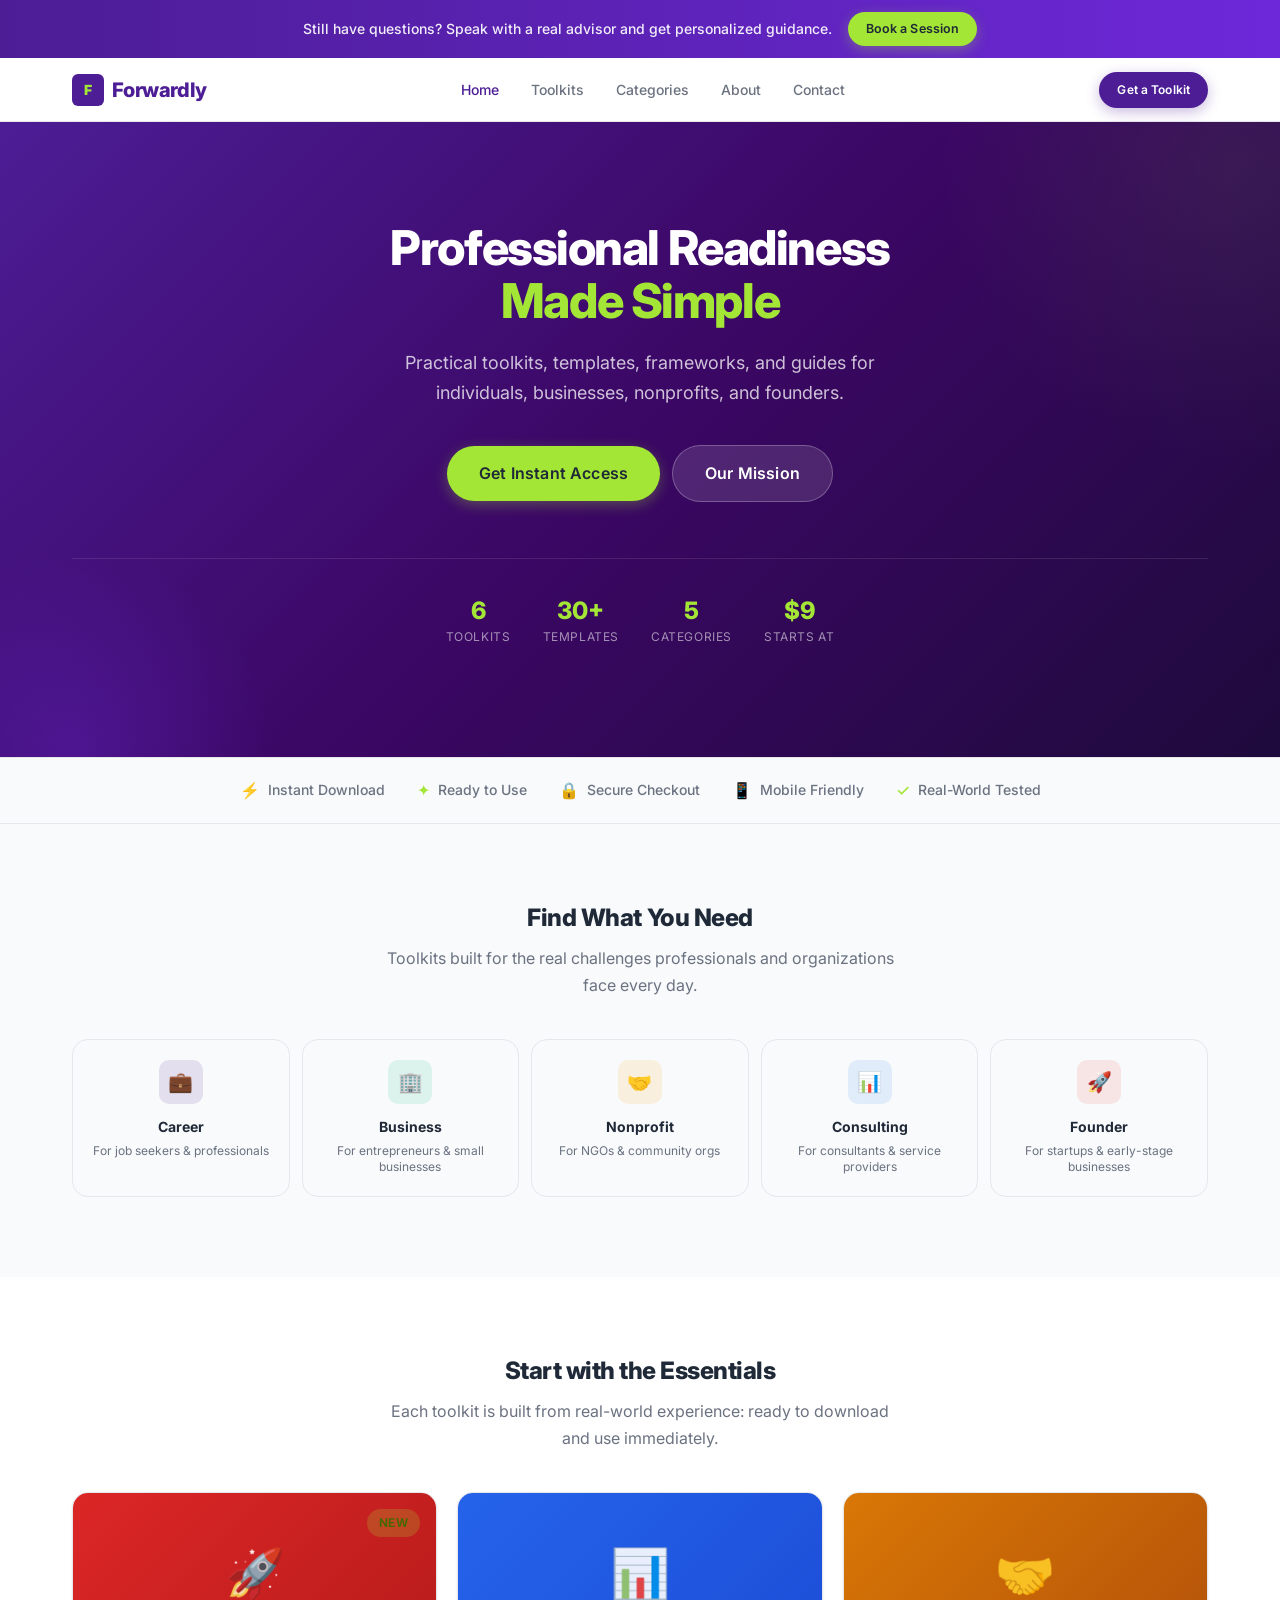
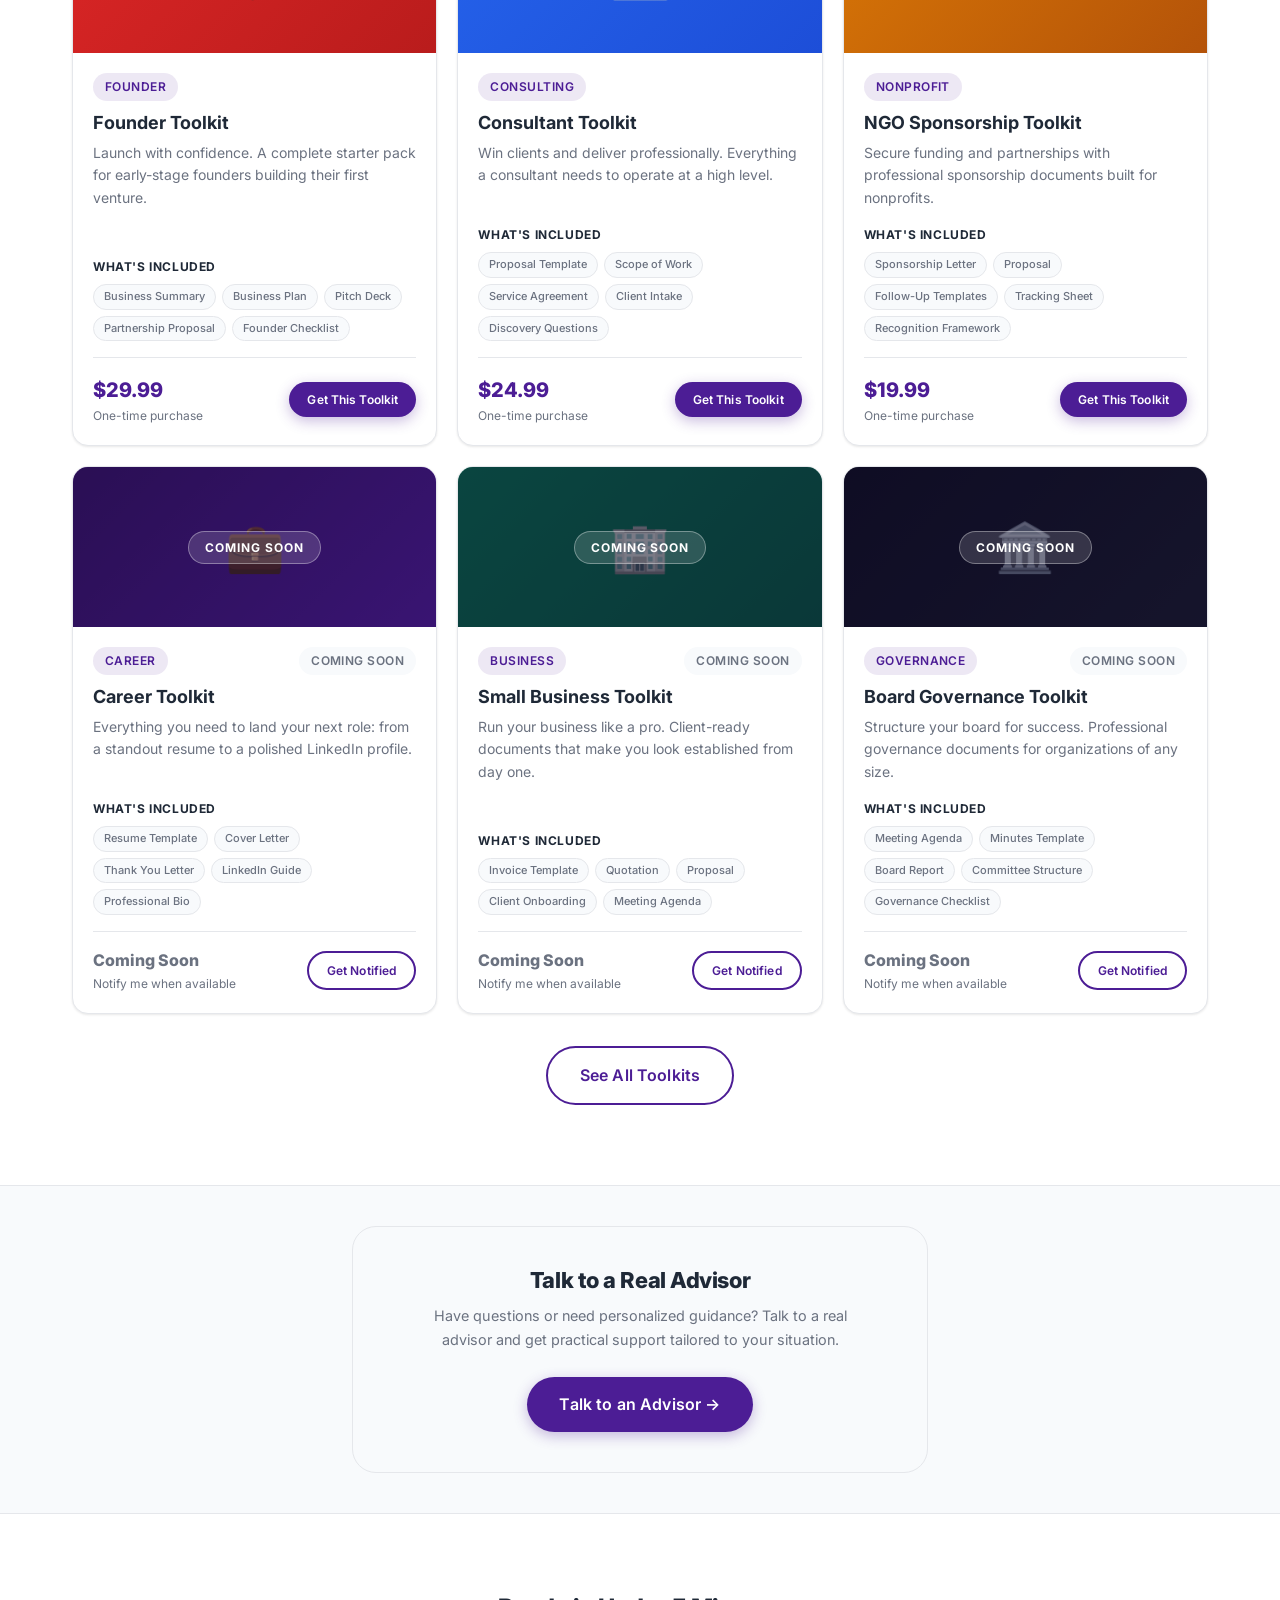
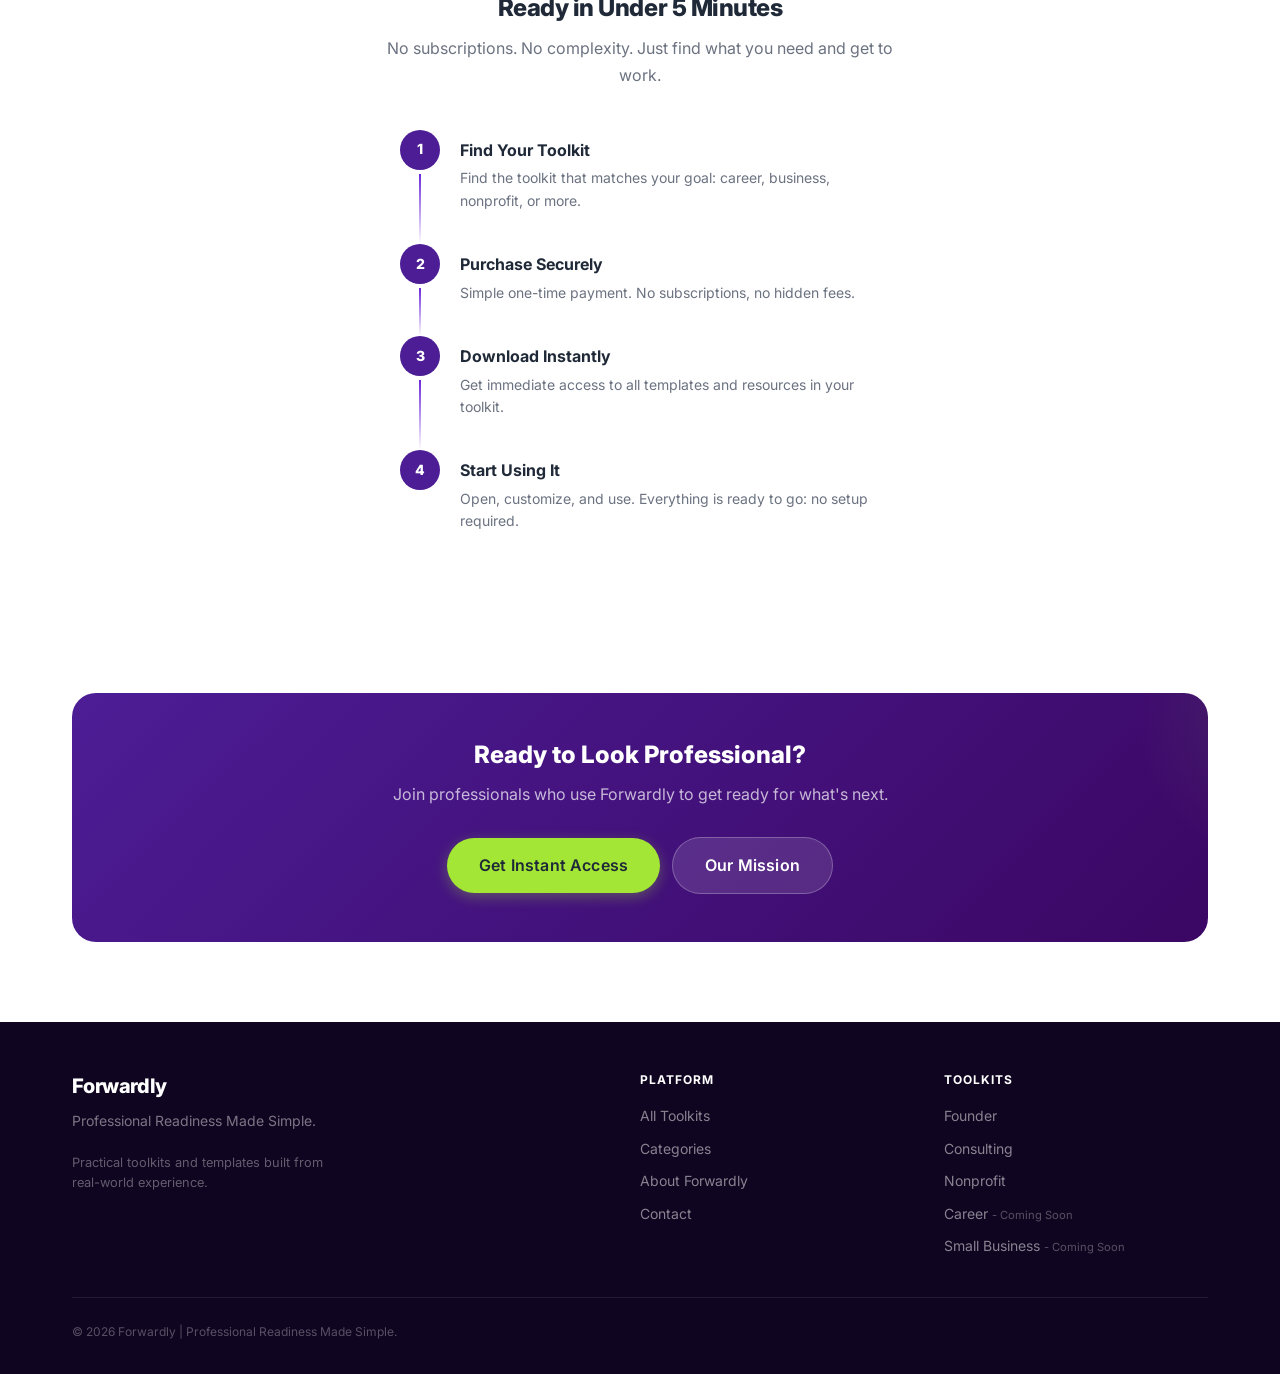
==== commit df16e38e: "CTA optimization: purchase-focused language across all pages" ====
--- a/index.html
+++ b/index.html
@@ -134,7 +134,7 @@
 <a class="nav-link" href="pages/contact.html">Contact</a>
 </div>
 <div class="nav-cta">
-<a class="btn btn-primary btn-sm" href="pages/toolkits.html">Browse Toolkits</a>
+<a class="btn btn-primary btn-sm" href="pages/toolkits.html">Get a Toolkit</a>
 </div>
 <button aria-label="Toggle menu" class="nav-toggle" id="navToggle">
 <span></span><span></span><span></span>
@@ -150,7 +150,7 @@
 <a class="nav-mobile-link" href="pages/about.html">About</a>
 <a class="nav-mobile-link" href="pages/contact.html">Contact</a>
 <div class="nav-mobile-cta">
-<a class="btn btn-primary btn-full btn-lg" href="pages/toolkits.html">Browse Toolkits →</a>
+<a class="btn btn-primary btn-full btn-lg" href="pages/toolkits.html">Get Instant Access</a>
 </div>
 </div>
 <!-- HERO -->
@@ -164,8 +164,8 @@
         Practical toolkits, templates, frameworks, and guides for individuals, businesses, nonprofits, and founders.
       </p>
 <div class="hero-actions">
-<a class="btn btn-accent btn-lg" href="pages/toolkits.html">Browse Toolkits →</a>
-<a class="btn btn-ghost btn-lg" href="pages/about.html">Learn More</a>
+<a class="btn btn-accent btn-lg" href="pages/toolkits.html">Get Instant Access</a>
+<a class="btn btn-ghost btn-lg" href="pages/about.html">Our Mission</a>
 </div>
 <div class="hero-stats">
 <div class="hero-stat">
@@ -271,7 +271,7 @@
 <div class="toolkit-price">$29.99</div>
 <div class="toolkit-price-sub">One-time purchase</div>
 </div>
-<a class="btn btn-primary btn-sm" href="pages/toolkit-detail.html?id=founder">View Toolkit</a>
+<a class="btn btn-primary btn-sm" href="pages/toolkit-detail.html?id=founder">Get This Toolkit</a>
 </div>
 </div>
 </div>
@@ -301,7 +301,7 @@
 <div class="toolkit-price">$24.99</div>
 <div class="toolkit-price-sub">One-time purchase</div>
 </div>
-<a class="btn btn-primary btn-sm" href="pages/toolkit-detail.html?id=consultant">View Toolkit</a>
+<a class="btn btn-primary btn-sm" href="pages/toolkit-detail.html?id=consultant">Get This Toolkit</a>
 </div>
 </div>
 </div>
@@ -331,7 +331,7 @@
 <div class="toolkit-price">$19.99</div>
 <div class="toolkit-price-sub">One-time purchase</div>
 </div>
-<a class="btn btn-primary btn-sm" href="pages/toolkit-detail.html?id=ngo">View Toolkit</a>
+<a class="btn btn-primary btn-sm" href="pages/toolkit-detail.html?id=ngo">Get This Toolkit</a>
 </div>
 </div>
 </div>
@@ -433,7 +433,7 @@
 </div>
 </div>
 <div class="text-center mt-8">
-<a class="btn btn-outline btn-lg" href="pages/toolkits.html">View All Toolkits →</a>
+<a class="btn btn-outline btn-lg" href="pages/toolkits.html">See All Toolkits</a>
 </div>
 </div>
 </section>
@@ -459,7 +459,7 @@
 <div class="step-item">
 <div class="step-number">1</div>
 <div class="step-content">
-<div class="step-title">Browse Toolkits</div>
+<div class="step-title">Find Your Toolkit</div>
 <div class="step-desc">Find the toolkit that matches your goal: career, business, nonprofit, or more.</div>
 </div>
 </div>
@@ -495,7 +495,7 @@
 <h2 class="cta-banner-title">Ready to Look Professional?</h2>
 <p class="cta-banner-subtitle">Join professionals who use Forwardly to get ready for what's next.</p>
 <div class="cta-banner-actions">
-<a class="btn btn-accent btn-lg" href="pages/toolkits.html">Browse Toolkits →</a>
+<a class="btn btn-accent btn-lg" href="pages/toolkits.html">Get Instant Access</a>
 <a class="btn btn-ghost btn-lg" href="pages/about.html">Our Mission</a>
 </div>
 </div>
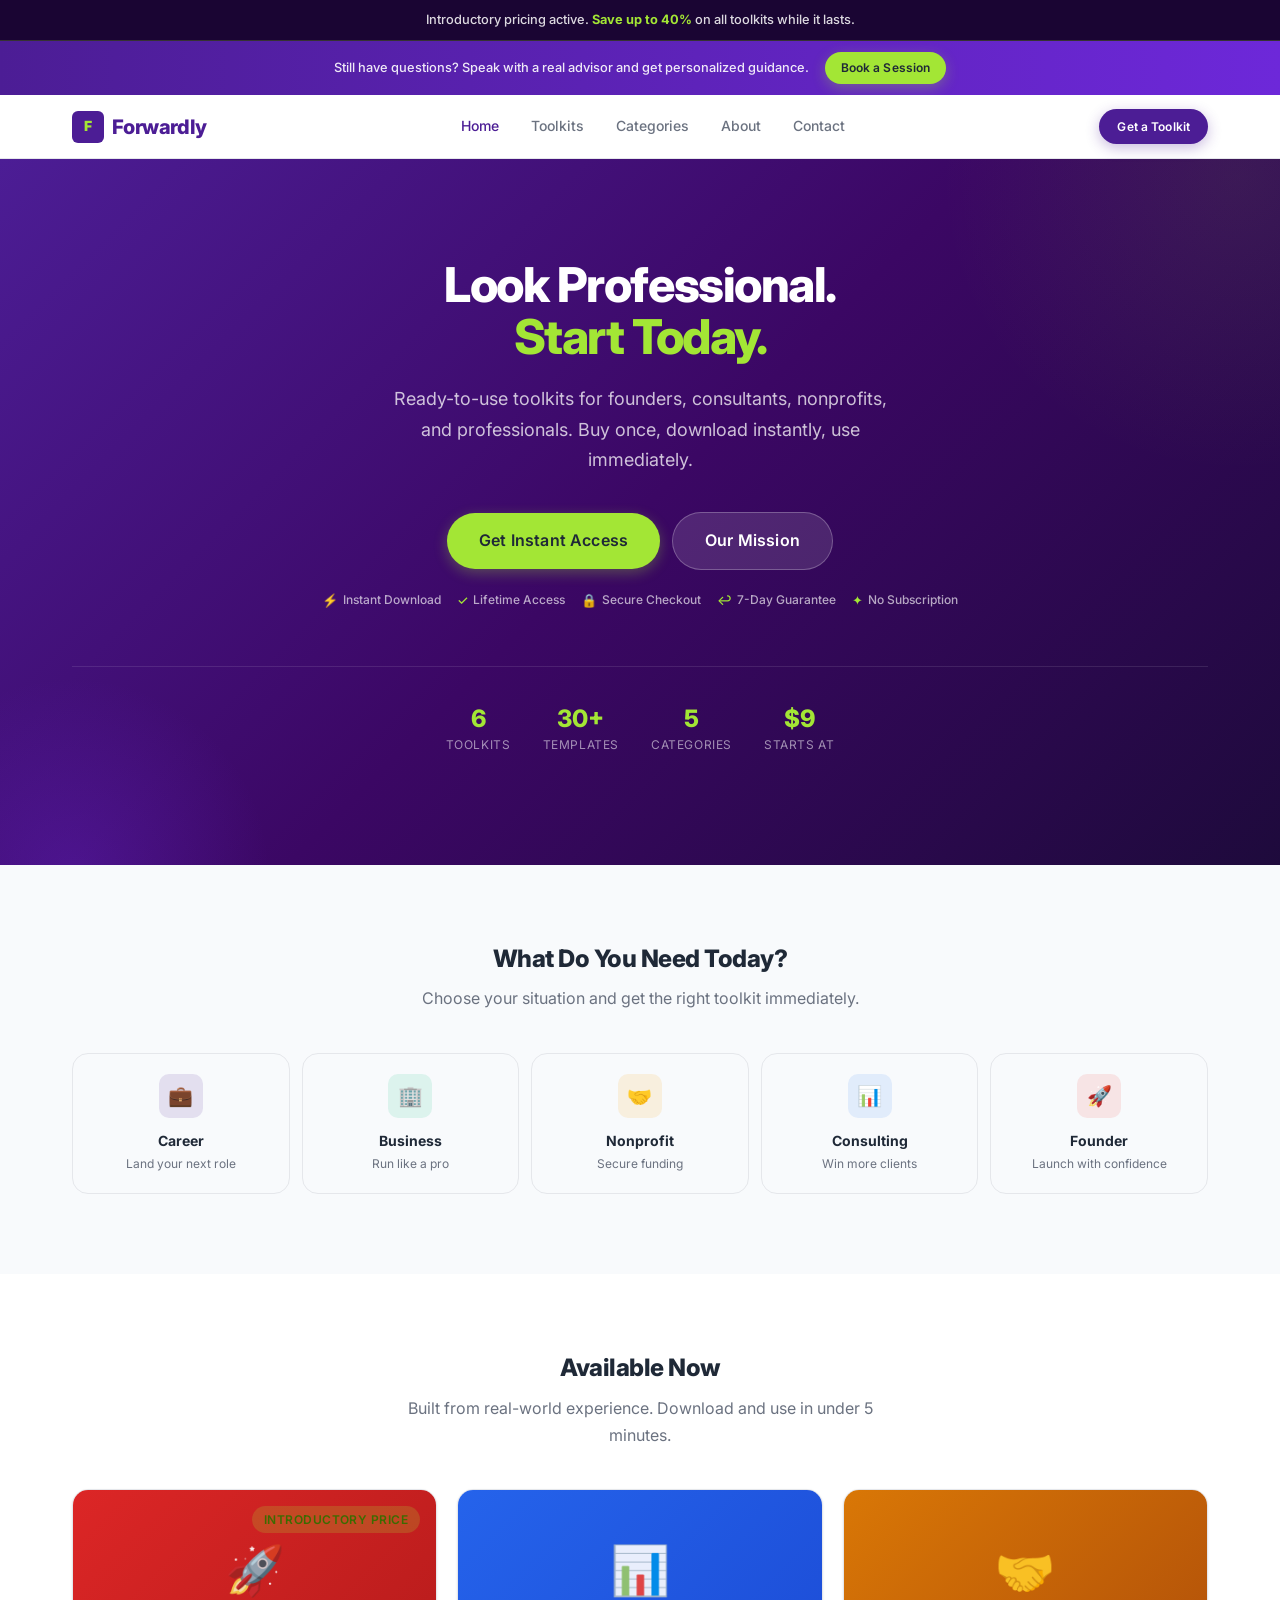
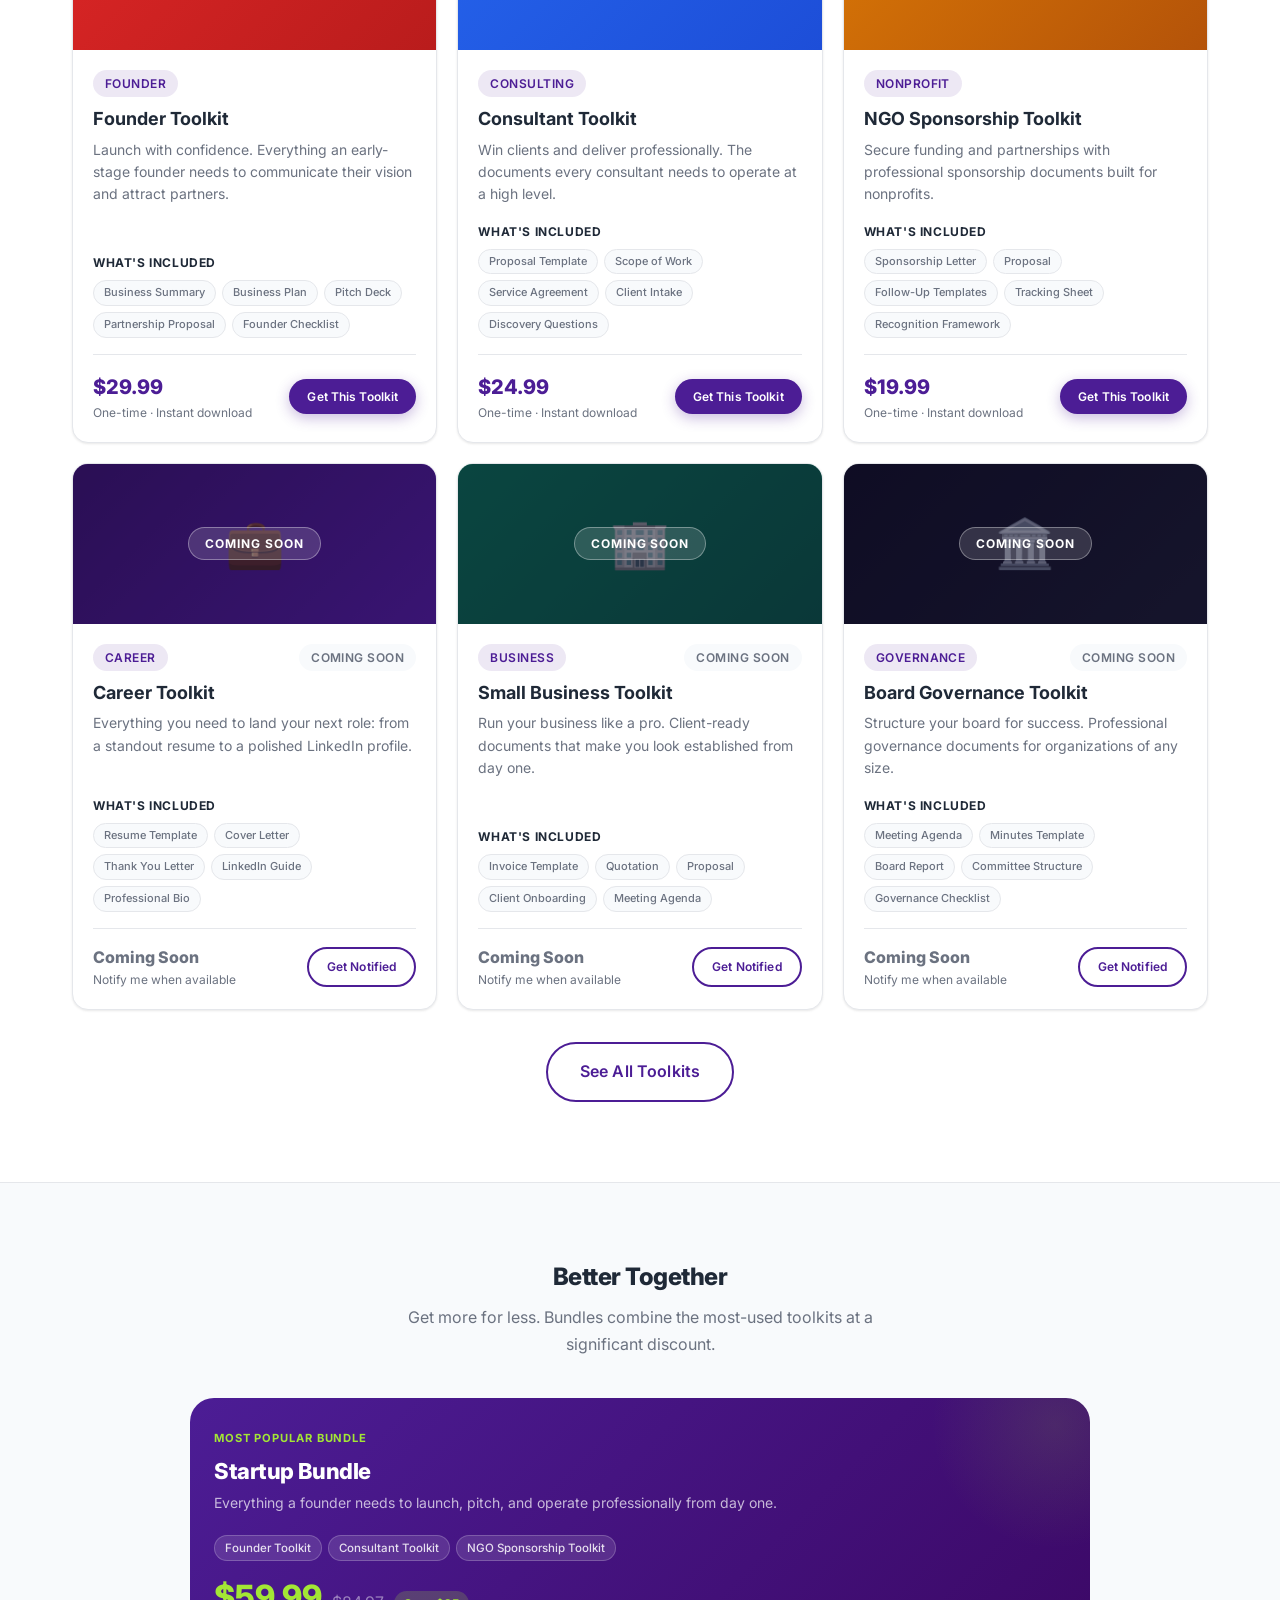
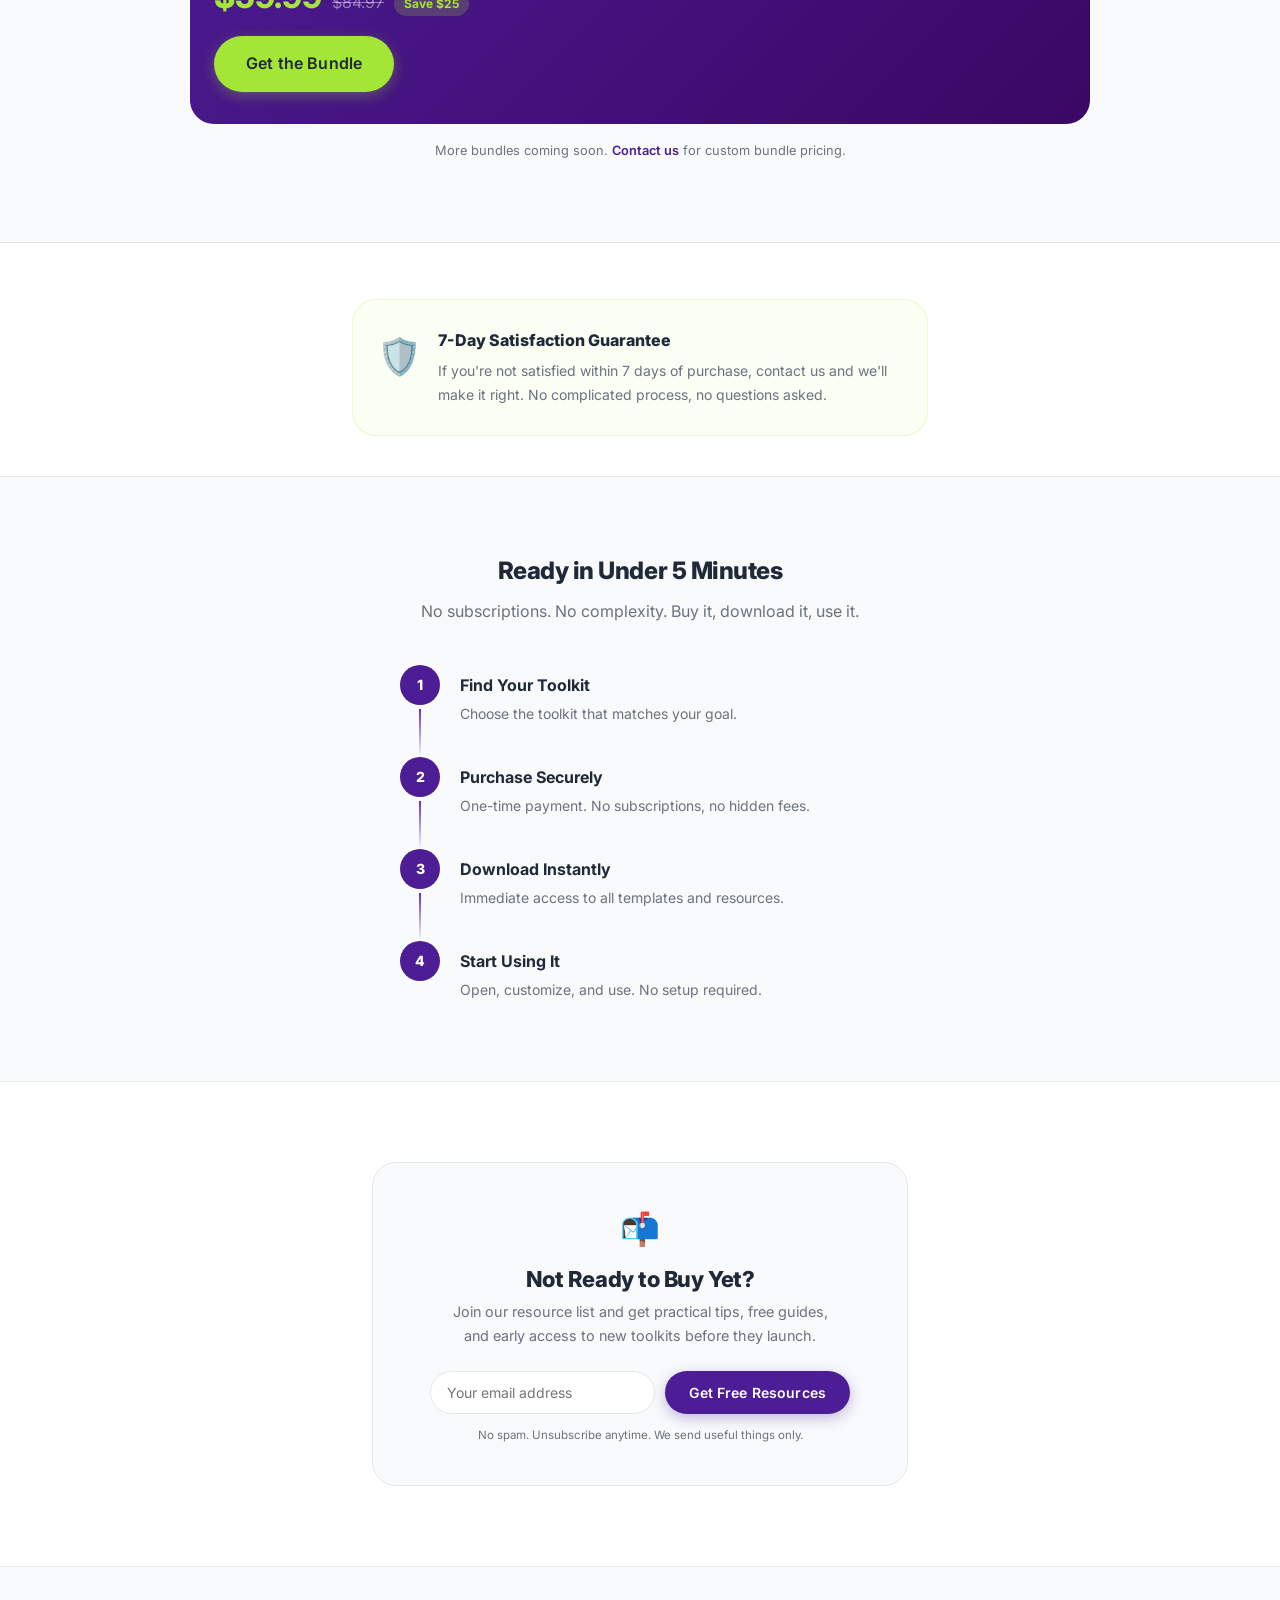
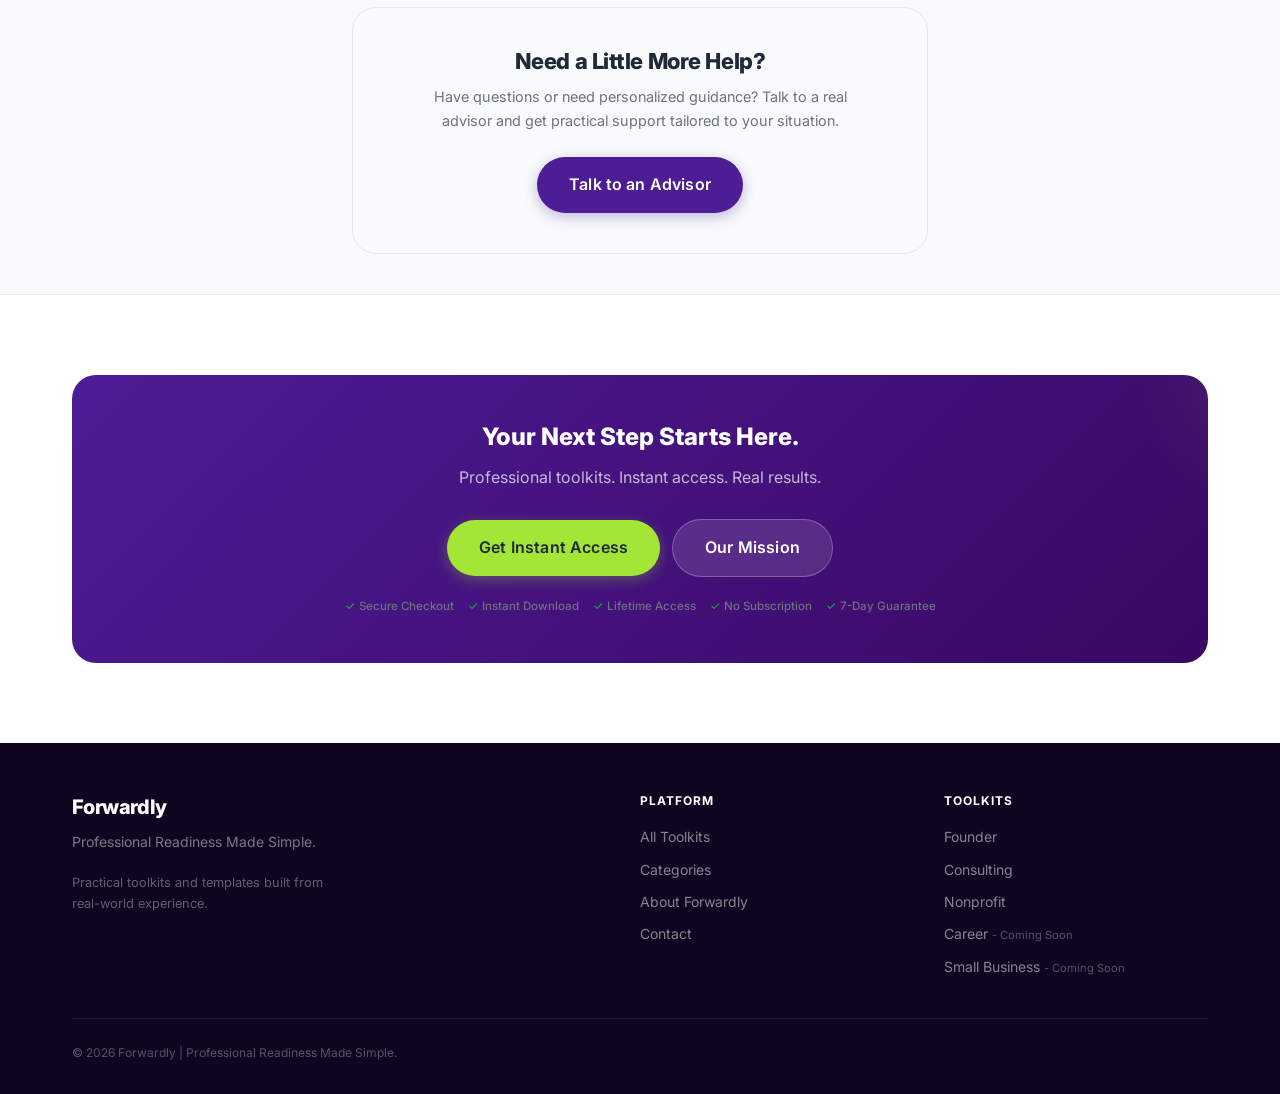
==== commit f3ffa3e5: "Conversion optimization: urgency banner, trust badges, guarantee, bundles, email capture, outcome st" ====
--- a/index.html
+++ b/index.html
@@ -11,108 +11,148 @@
 <link href="https://fonts.googleapis.com/css2?family=Inter:wght@400;500;600;700;800;900&amp;display=swap" rel="stylesheet"/>
 <link href="css/styles.css" rel="stylesheet"/>
 <style>
-    .featured-label {
-      position: absolute;
-      top: 16px;
-      right: 16px;
-    }
-    .coming-soon-overlay {
-      position: absolute;
-      inset: 0;
-      background: rgba(15,5,32,0.55);
-      display: flex;
-      align-items: center;
-      justify-content: center;
-      border-radius: 0;
-    }
-    .coming-soon-badge {
-      background: rgba(255,255,255,0.15);
-      border: 1.5px solid rgba(255,255,255,0.35);
-      color: #fff;
-      font-size: 0.75rem;
-      font-weight: 700;
-      letter-spacing: 0.08em;
-      text-transform: uppercase;
-      padding: 6px 16px;
-      border-radius: 999px;
-    }
-    .toolkit-card.is-coming-soon {
-      opacity: 0.82;
-    }
-    .toolkit-card.is-coming-soon .toolkit-card-cover {
-      position: relative;
-    }
-    .cat-icon-career    { background: rgba(76,29,149,0.12); }
-    .cat-icon-business  { background: rgba(16,185,129,0.12); }
-    .cat-icon-nonprofit { background: rgba(245,158,11,0.12); }
-    .cat-icon-consulting{ background: rgba(59,130,246,0.12); }
-    .cat-icon-founder   { background: rgba(239,68,68,0.12); }
-    .cover-career    { background: linear-gradient(135deg, #4C1D95, #6D28D9); }
-    .cover-founder   { background: linear-gradient(135deg, #dc2626, #b91c1c); }
-    .cover-ngo       { background: linear-gradient(135deg, #d97706, #b45309); }
-    .cover-consultant{ background: linear-gradient(135deg, #2563eb, #1d4ed8); }
-    .cover-business  { background: linear-gradient(135deg, #059669, #047857); }
-    .cover-board     { background: linear-gradient(135deg, #0f172a, #1e293b); }
-
-    /* Advisor CTA block */
-    .advisor-block {
-      background: var(--color-bg-light);
-      border: 1px solid var(--color-border);
-      border-radius: var(--radius-xl);
-      padding: 40px 28px;
-      text-align: center;
-    }
-    .advisor-block-eyebrow {
-      font-size: 0.75rem;
-      font-weight: 700;
-      color: var(--color-secondary);
-      text-transform: uppercase;
-      letter-spacing: 0.08em;
-      margin-bottom: 12px;
-    }
-    .advisor-block-title {
-      font-size: 1.375rem;
-      font-weight: 800;
-      color: var(--color-text);
-      letter-spacing: -0.02em;
-      margin-bottom: 10px;
-    }
-    .advisor-block-desc {
-      font-size: 0.9rem;
-      color: var(--color-text-muted);
-      max-width: 440px;
-      margin: 0 auto 24px;
-      line-height: 1.7;
-    }
-
-    /* Site-wide banner */
-    .site-banner {
-      background: linear-gradient(90deg, var(--color-primary), var(--color-secondary));
-      padding: 12px 20px;
-      text-align: center;
-      display: flex;
-      align-items: center;
-      justify-content: center;
-      gap: 16px;
-      flex-wrap: wrap;
-    }
-    .site-banner-text {
-      font-size: 0.875rem;
-      color: rgba(255,255,255,0.92);
-      font-weight: 500;
-    }
-    .site-banner .btn {
-      padding: 7px 18px;
-      font-size: 0.78rem;
-    }
-
-    @keyframes fadeIn {
-      from { opacity: 0; transform: translateY(8px); }
-      to   { opacity: 1; transform: translateY(0); }
-    }
-  </style>
+  .featured-label { position: absolute; top: 16px; right: 16px; }
+  .coming-soon-overlay { position: absolute; inset: 0; background: rgba(15,5,32,0.55); display: flex; align-items: center; justify-content: center; }
+  .coming-soon-badge { background: rgba(255,255,255,0.15); border: 1.5px solid rgba(255,255,255,0.35); color: #fff; font-size: 0.75rem; font-weight: 700; letter-spacing: 0.08em; text-transform: uppercase; padding: 6px 16px; border-radius: 999px; }
+  .toolkit-card.is-coming-soon { opacity: 0.82; }
+  .toolkit-card.is-coming-soon .toolkit-card-cover { position: relative; }
+  .cat-icon-career    { background: rgba(76,29,149,0.12); }
+  .cat-icon-business  { background: rgba(16,185,129,0.12); }
+  .cat-icon-nonprofit { background: rgba(245,158,11,0.12); }
+  .cat-icon-consulting{ background: rgba(59,130,246,0.12); }
+  .cat-icon-founder   { background: rgba(239,68,68,0.12); }
+  .cover-career    { background: linear-gradient(135deg, #4C1D95, #6D28D9); }
+  .cover-founder   { background: linear-gradient(135deg, #dc2626, #b91c1c); }
+  .cover-ngo       { background: linear-gradient(135deg, #d97706, #b45309); }
+  .cover-consultant{ background: linear-gradient(135deg, #2563eb, #1d4ed8); }
+  .cover-business  { background: linear-gradient(135deg, #059669, #047857); }
+  .cover-board     { background: linear-gradient(135deg, #0f172a, #1e293b); }
+
+  /* Urgency banner */
+  .urgency-banner {
+    background: #1a0533;
+    border-bottom: 1px solid rgba(163,230,53,0.2);
+    padding: 10px 20px;
+    text-align: center;
+    display: flex;
+    align-items: center;
+    justify-content: center;
+    gap: 12px;
+    flex-wrap: wrap;
+  }
+  .urgency-banner-text { font-size: 0.8rem; color: rgba(255,255,255,0.85); font-weight: 500; }
+  .urgency-banner-highlight { color: var(--color-accent); font-weight: 700; }
+
+  /* Site banner */
+  .site-banner { background: linear-gradient(90deg, var(--color-primary), var(--color-secondary)); padding: 11px 20px; text-align: center; display: flex; align-items: center; justify-content: center; gap: 16px; flex-wrap: wrap; }
+  .site-banner-text { font-size: 0.8rem; color: rgba(255,255,255,0.9); font-weight: 500; }
+  .site-banner .btn { padding: 6px 16px; font-size: 0.75rem; }
+
+  /* Trust badges inline */
+  .trust-badges {
+    display: flex;
+    flex-wrap: wrap;
+    gap: 8px 16px;
+    justify-content: center;
+    margin-top: 20px;
+  }
+  .trust-badge {
+    display: flex;
+    align-items: center;
+    gap: 5px;
+    font-size: 0.75rem;
+    color: rgba(255,255,255,0.65);
+    font-weight: 500;
+  }
+  .trust-badge-icon { color: var(--color-accent); font-size: 13px; }
+
+  /* Guarantee block */
+  .guarantee-strip {
+    background: rgba(163,230,53,0.08);
+    border: 1px solid rgba(163,230,53,0.2);
+    border-radius: var(--radius-lg);
+    padding: 16px 20px;
+    display: flex;
+    align-items: center;
+    gap: 14px;
+    margin-top: 16px;
+  }
+  .guarantee-icon { font-size: 28px; flex-shrink: 0; }
+  .guarantee-title { font-size: 0.875rem; font-weight: 700; color: var(--color-text); margin-bottom: 2px; }
+  .guarantee-desc { font-size: 0.78rem; color: var(--color-text-muted); margin: 0; }
+
+  /* Bundle card */
+  .bundle-card {
+    background: linear-gradient(135deg, var(--color-primary), #3b0764);
+    border-radius: var(--radius-xl);
+    padding: 32px 24px;
+    position: relative;
+    overflow: hidden;
+    color: #fff;
+  }
+  .bundle-card::before {
+    content: '';
+    position: absolute;
+    top: -30%; right: -10%;
+    width: 250px; height: 250px;
+    background: radial-gradient(circle, rgba(163,230,53,0.12) 0%, transparent 70%);
+  }
+  .bundle-card-label { font-size: 0.7rem; font-weight: 700; color: var(--color-accent); text-transform: uppercase; letter-spacing: 0.08em; margin-bottom: 10px; position: relative; }
+  .bundle-card-title { font-size: 1.375rem; font-weight: 800; color: #fff; margin-bottom: 8px; position: relative; letter-spacing: -0.02em; }
+  .bundle-card-desc { font-size: 0.875rem; color: rgba(255,255,255,0.7); margin-bottom: 20px; position: relative; line-height: 1.6; }
+  .bundle-card-items { display: flex; flex-wrap: wrap; gap: 6px; margin-bottom: 20px; position: relative; }
+  .bundle-item-tag { background: rgba(255,255,255,0.12); border: 1px solid rgba(255,255,255,0.2); color: rgba(255,255,255,0.85); font-size: 0.72rem; font-weight: 500; padding: 3px 10px; border-radius: 999px; }
+  .bundle-pricing { display: flex; align-items: baseline; gap: 10px; margin-bottom: 20px; position: relative; }
+  .bundle-price-new { font-size: 2rem; font-weight: 800; color: var(--color-accent); line-height: 1; }
+  .bundle-price-old { font-size: 1rem; color: rgba(255,255,255,0.45); text-decoration: line-through; }
+  .bundle-savings { font-size: 0.75rem; background: rgba(163,230,53,0.2); color: var(--color-accent); padding: 3px 10px; border-radius: 999px; font-weight: 700; }
+
+  /* Email capture */
+  .email-capture {
+    background: var(--color-bg-light);
+    border: 1px solid var(--color-border);
+    border-radius: var(--radius-xl);
+    padding: 40px 28px;
+    text-align: center;
+  }
+  .email-capture-title { font-size: 1.375rem; font-weight: 800; color: var(--color-text); letter-spacing: -0.02em; margin-bottom: 8px; }
+  .email-capture-desc { font-size: 0.9rem; color: var(--color-text-muted); margin-bottom: 24px; max-width: 400px; margin-left: auto; margin-right: auto; line-height: 1.6; }
+  .email-form { display: flex; gap: 10px; max-width: 420px; margin: 0 auto 12px; flex-wrap: wrap; }
+  .email-input { flex: 1; min-width: 200px; padding: 12px 16px; border: 1.5px solid var(--color-border); border-radius: var(--radius-full); font-size: 0.875rem; color: var(--color-text); background: var(--color-bg); outline: none; font-family: inherit; }
+  .email-input:focus { border-color: var(--color-secondary); box-shadow: 0 0 0 3px rgba(109,40,217,0.1); }
+  .email-note { font-size: 0.72rem; color: var(--color-text-muted); }
+
+  /* Advisor block */
+  .advisor-block { background: var(--color-bg-light); border: 1px solid var(--color-border); border-radius: var(--radius-xl); padding: 40px 28px; text-align: center; }
+  .advisor-block-title { font-size: 1.375rem; font-weight: 800; color: var(--color-text); letter-spacing: -0.02em; margin-bottom: 10px; }
+  .advisor-block-desc { font-size: 0.9rem; color: var(--color-text-muted); max-width: 440px; margin: 0 auto 24px; line-height: 1.7; }
+
+  /* Purchase trust row */
+  .purchase-trust-row {
+    display: flex;
+    flex-wrap: wrap;
+    gap: 6px 14px;
+    justify-content: center;
+    margin-top: 10px;
+  }
+  .purchase-trust-item {
+    display: flex;
+    align-items: center;
+    gap: 4px;
+    font-size: 0.72rem;
+    color: var(--color-text-muted);
+    font-weight: 500;
+  }
+  .purchase-trust-item span { color: #16a34a; }
+
+  @keyframes fadeIn { from { opacity: 0; transform: translateY(8px); } to { opacity: 1; transform: translateY(0); } }
+</style>
 </head>
 <body>
+<!-- URGENCY BANNER -->
+<div class="urgency-banner">
+<span class="urgency-banner-text">Introductory pricing active. <span class="urgency-banner-highlight">Save up to 40%</span> on all toolkits while it lasts.</span>
+</div>
 <!-- SITE BANNER -->
 <div class="site-banner">
 <span class="site-banner-text">Still have questions? Speak with a real advisor and get personalized guidance.</span>
@@ -123,9 +163,8 @@
 <div class="container">
 <div class="nav-inner">
 <a class="nav-logo" href="index.html">
-<div class="nav-logo-mark">F</div>
-        Forwardly
-      </a>
+<div class="nav-logo-mark">F</div>Forwardly
+</a>
 <div class="nav-links">
 <a class="nav-link active" href="index.html">Home</a>
 <a class="nav-link" href="pages/toolkits.html">Toolkits</a>
@@ -158,80 +197,63 @@
 <div class="container">
 <div class="hero-content">
 <h1 class="hero-title">
-        Professional Readiness<br/><span>Made Simple</span>
+    Look Professional.<br/><span>Start Today.</span>
 </h1>
 <p class="hero-subtitle">
-        Practical toolkits, templates, frameworks, and guides for individuals, businesses, nonprofits, and founders.
-      </p>
+    Ready-to-use toolkits for founders, consultants, nonprofits, and professionals. Buy once, download instantly, use immediately.
+  </p>
 <div class="hero-actions">
 <a class="btn btn-accent btn-lg" href="pages/toolkits.html">Get Instant Access</a>
 <a class="btn btn-ghost btn-lg" href="pages/about.html">Our Mission</a>
 </div>
+<div class="trust-badges">
+<div class="trust-badge"><span class="trust-badge-icon">⚡</span> Instant Download</div>
+<div class="trust-badge"><span class="trust-badge-icon">✓</span> Lifetime Access</div>
+<div class="trust-badge"><span class="trust-badge-icon">🔒</span> Secure Checkout</div>
+<div class="trust-badge"><span class="trust-badge-icon">↩</span> 7-Day Guarantee</div>
+<div class="trust-badge"><span class="trust-badge-icon">✦</span> No Subscription</div>
+</div>
 <div class="hero-stats">
-<div class="hero-stat">
-<div class="hero-stat-number">6</div>
-<div class="hero-stat-label">Toolkits</div>
-</div>
-<div class="hero-stat">
-<div class="hero-stat-number">30+</div>
-<div class="hero-stat-label">Templates</div>
-</div>
-<div class="hero-stat">
-<div class="hero-stat-number">5</div>
-<div class="hero-stat-label">Categories</div>
-</div>
-<div class="hero-stat">
-<div class="hero-stat-number">$9</div>
-<div class="hero-stat-label">Starts At</div>
-</div>
-</div>
-</div>
-</div>
-</section>
-<!-- TRUST BAR -->
-<div class="trust-bar">
-<div class="container">
-<div class="trust-items">
-<div class="trust-item"><span class="trust-icon">⚡</span> Instant Download</div>
-<div class="trust-item"><span class="trust-icon">✦</span> Ready to Use</div>
-<div class="trust-item"><span class="trust-icon">🔒</span> Secure Checkout</div>
-<div class="trust-item"><span class="trust-icon">📱</span> Mobile Friendly</div>
-<div class="trust-item"><span class="trust-icon">✓</span> Real-World Tested</div>
-</div>
-</div>
-</div>
+<div class="hero-stat"><div class="hero-stat-number">6</div><div class="hero-stat-label">Toolkits</div></div>
+<div class="hero-stat"><div class="hero-stat-number">30+</div><div class="hero-stat-label">Templates</div></div>
+<div class="hero-stat"><div class="hero-stat-number">5</div><div class="hero-stat-label">Categories</div></div>
+<div class="hero-stat"><div class="hero-stat-number">$9</div><div class="hero-stat-label">Starts At</div></div>
+</div>
+</div>
+</div>
+</section>
 <!-- CATEGORIES -->
 <section class="section" style="background: var(--color-bg-light);">
 <div class="container">
 <div class="section-header">
-<h2 class="section-title">Find What You Need</h2>
-<p class="section-subtitle">Toolkits built for the real challenges professionals and organizations face every day.</p>
+<h2 class="section-title">What Do You Need Today?</h2>
+<p class="section-subtitle">Choose your situation and get the right toolkit immediately.</p>
 </div>
 <div class="categories-grid">
-<a class="category-card" href="pages/categories.html?cat=career">
+<a class="category-card" href="pages/toolkit-detail.html?id=career">
 <div class="category-icon cat-icon-career">💼</div>
 <div class="category-name">Career</div>
-<div class="category-desc">For job seekers &amp; professionals</div>
+<div class="category-desc">Land your next role</div>
 </a>
-<a class="category-card" href="pages/categories.html?cat=business">
+<a class="category-card" href="pages/toolkit-detail.html?id=business">
 <div class="category-icon cat-icon-business">🏢</div>
 <div class="category-name">Business</div>
-<div class="category-desc">For entrepreneurs &amp; small businesses</div>
+<div class="category-desc">Run like a pro</div>
 </a>
-<a class="category-card" href="pages/categories.html?cat=nonprofit">
+<a class="category-card" href="pages/toolkit-detail.html?id=ngo">
 <div class="category-icon cat-icon-nonprofit">🤝</div>
 <div class="category-name">Nonprofit</div>
-<div class="category-desc">For NGOs &amp; community orgs</div>
+<div class="category-desc">Secure funding</div>
 </a>
-<a class="category-card" href="pages/categories.html?cat=consulting">
+<a class="category-card" href="pages/toolkit-detail.html?id=consultant">
 <div class="category-icon cat-icon-consulting">📊</div>
 <div class="category-name">Consulting</div>
-<div class="category-desc">For consultants &amp; service providers</div>
+<div class="category-desc">Win more clients</div>
 </a>
-<a class="category-card" href="pages/categories.html?cat=founder">
+<a class="category-card" href="pages/toolkit-detail.html?id=founder">
 <div class="category-icon cat-icon-founder">🚀</div>
 <div class="category-name">Founder</div>
-<div class="category-desc">For startups &amp; early-stage businesses</div>
+<div class="category-desc">Launch with confidence</div>
 </a>
 </div>
 </div>
@@ -240,22 +262,20 @@
 <section class="section">
 <div class="container">
 <div class="section-header">
-<h2 class="section-title">Start with the Essentials</h2>
-<p class="section-subtitle">Each toolkit is built from real-world experience: ready to download and use immediately.</p>
+<h2 class="section-title">Available Now</h2>
+<p class="section-subtitle">Built from real-world experience. Download and use in under 5 minutes.</p>
 </div>
 <div class="toolkits-grid">
 <!-- Founder Toolkit: LIVE -->
 <div class="toolkit-card" data-category="founder">
 <div class="toolkit-card-cover cover-founder">
 <span class="toolkit-card-cover-icon">🚀</span>
-<span class="badge badge-accent featured-label">New</span>
+<span class="badge badge-accent featured-label">Introductory Price</span>
 </div>
 <div class="toolkit-card-body">
-<div class="toolkit-card-meta">
-<span class="badge badge-primary">Founder</span>
-</div>
+<div class="toolkit-card-meta"><span class="badge badge-primary">Founder</span></div>
 <h3 class="toolkit-card-title">Founder Toolkit</h3>
-<p class="toolkit-card-desc">Launch with confidence. A complete starter pack for early-stage founders building their first venture.</p>
+<p class="toolkit-card-desc">Launch with confidence. Everything an early-stage founder needs to communicate their vision and attract partners.</p>
 <div class="toolkit-card-includes">
 <div class="toolkit-card-includes-title">What's Included</div>
 <div class="toolkit-card-includes-list">
@@ -269,7 +289,7 @@
 <div class="toolkit-card-footer">
 <div>
 <div class="toolkit-price">$29.99</div>
-<div class="toolkit-price-sub">One-time purchase</div>
+<div class="toolkit-price-sub">One-time · Instant download</div>
 </div>
 <a class="btn btn-primary btn-sm" href="pages/toolkit-detail.html?id=founder">Get This Toolkit</a>
 </div>
@@ -281,11 +301,9 @@
 <span class="toolkit-card-cover-icon">📊</span>
 </div>
 <div class="toolkit-card-body">
-<div class="toolkit-card-meta">
-<span class="badge badge-primary">Consulting</span>
-</div>
+<div class="toolkit-card-meta"><span class="badge badge-primary">Consulting</span></div>
 <h3 class="toolkit-card-title">Consultant Toolkit</h3>
-<p class="toolkit-card-desc">Win clients and deliver professionally. Everything a consultant needs to operate at a high level.</p>
+<p class="toolkit-card-desc">Win clients and deliver professionally. The documents every consultant needs to operate at a high level.</p>
 <div class="toolkit-card-includes">
 <div class="toolkit-card-includes-title">What's Included</div>
 <div class="toolkit-card-includes-list">
@@ -299,7 +317,7 @@
 <div class="toolkit-card-footer">
 <div>
 <div class="toolkit-price">$24.99</div>
-<div class="toolkit-price-sub">One-time purchase</div>
+<div class="toolkit-price-sub">One-time · Instant download</div>
 </div>
 <a class="btn btn-primary btn-sm" href="pages/toolkit-detail.html?id=consultant">Get This Toolkit</a>
 </div>
@@ -311,9 +329,7 @@
 <span class="toolkit-card-cover-icon">🤝</span>
 </div>
 <div class="toolkit-card-body">
-<div class="toolkit-card-meta">
-<span class="badge badge-primary">Nonprofit</span>
-</div>
+<div class="toolkit-card-meta"><span class="badge badge-primary">Nonprofit</span></div>
 <h3 class="toolkit-card-title">NGO Sponsorship Toolkit</h3>
 <p class="toolkit-card-desc">Secure funding and partnerships with professional sponsorship documents built for nonprofits.</p>
 <div class="toolkit-card-includes">
@@ -329,7 +345,7 @@
 <div class="toolkit-card-footer">
 <div>
 <div class="toolkit-price">$19.99</div>
-<div class="toolkit-price-sub">One-time purchase</div>
+<div class="toolkit-price-sub">One-time · Instant download</div>
 </div>
 <a class="btn btn-primary btn-sm" href="pages/toolkit-detail.html?id=ngo">Get This Toolkit</a>
 </div>
@@ -342,10 +358,7 @@
 <div class="coming-soon-overlay"><span class="coming-soon-badge">Coming Soon</span></div>
 </div>
 <div class="toolkit-card-body">
-<div class="toolkit-card-meta">
-<span class="badge badge-primary">Career</span>
-<span class="badge badge-muted">Coming Soon</span>
-</div>
+<div class="toolkit-card-meta"><span class="badge badge-primary">Career</span><span class="badge badge-muted">Coming Soon</span></div>
 <h3 class="toolkit-card-title">Career Toolkit</h3>
 <p class="toolkit-card-desc">Everything you need to land your next role: from a standout resume to a polished LinkedIn profile.</p>
 <div class="toolkit-card-includes">
@@ -359,10 +372,7 @@
 </div>
 </div>
 <div class="toolkit-card-footer">
-<div>
-<div class="toolkit-price" style="color:var(--color-text-muted); font-size:1rem;">Coming Soon</div>
-<div class="toolkit-price-sub">Notify me when available</div>
-</div>
+<div><div class="toolkit-price" style="color:var(--color-text-muted); font-size:1rem;">Coming Soon</div><div class="toolkit-price-sub">Notify me when available</div></div>
 <a class="btn btn-outline btn-sm" href="pages/contact.html">Get Notified</a>
 </div>
 </div>
@@ -374,10 +384,7 @@
 <div class="coming-soon-overlay"><span class="coming-soon-badge">Coming Soon</span></div>
 </div>
 <div class="toolkit-card-body">
-<div class="toolkit-card-meta">
-<span class="badge badge-primary">Business</span>
-<span class="badge badge-muted">Coming Soon</span>
-</div>
+<div class="toolkit-card-meta"><span class="badge badge-primary">Business</span><span class="badge badge-muted">Coming Soon</span></div>
 <h3 class="toolkit-card-title">Small Business Toolkit</h3>
 <p class="toolkit-card-desc">Run your business like a pro. Client-ready documents that make you look established from day one.</p>
 <div class="toolkit-card-includes">
@@ -391,10 +398,7 @@
 </div>
 </div>
 <div class="toolkit-card-footer">
-<div>
-<div class="toolkit-price" style="color:var(--color-text-muted); font-size:1rem;">Coming Soon</div>
-<div class="toolkit-price-sub">Notify me when available</div>
-</div>
+<div><div class="toolkit-price" style="color:var(--color-text-muted); font-size:1rem;">Coming Soon</div><div class="toolkit-price-sub">Notify me when available</div></div>
 <a class="btn btn-outline btn-sm" href="pages/contact.html">Get Notified</a>
 </div>
 </div>
@@ -406,10 +410,7 @@
 <div class="coming-soon-overlay"><span class="coming-soon-badge">Coming Soon</span></div>
 </div>
 <div class="toolkit-card-body">
-<div class="toolkit-card-meta">
-<span class="badge badge-primary">Governance</span>
-<span class="badge badge-muted">Coming Soon</span>
-</div>
+<div class="toolkit-card-meta"><span class="badge badge-primary">Governance</span><span class="badge badge-muted">Coming Soon</span></div>
 <h3 class="toolkit-card-title">Board Governance Toolkit</h3>
 <p class="toolkit-card-desc">Structure your board for success. Professional governance documents for organizations of any size.</p>
 <div class="toolkit-card-includes">
@@ -423,10 +424,7 @@
 </div>
 </div>
 <div class="toolkit-card-footer">
-<div>
-<div class="toolkit-price" style="color:var(--color-text-muted); font-size:1rem;">Coming Soon</div>
-<div class="toolkit-price-sub">Notify me when available</div>
-</div>
+<div><div class="toolkit-price" style="color:var(--color-text-muted); font-size:1rem;">Coming Soon</div><div class="toolkit-price-sub">Notify me when available</div></div>
 <a class="btn btn-outline btn-sm" href="pages/contact.html">Get Notified</a>
 </div>
 </div>
@@ -437,22 +435,53 @@
 </div>
 </div>
 </section>
-<!-- ADVISOR CTA -->
-<section class="section-sm" style="background: var(--color-bg-light); border-top: 1px solid var(--color-border); border-bottom: 1px solid var(--color-border);">
+<!-- BUNDLE SECTION -->
+<section class="section" style="background: var(--color-bg-light); border-top: 1px solid var(--color-border);">
+<div class="container">
+<div class="section-header">
+<h2 class="section-title">Better Together</h2>
+<p class="section-subtitle">Get more for less. Bundles combine the most-used toolkits at a significant discount.</p>
+</div>
+<div style="display: grid; grid-template-columns: 1fr; gap: 20px; max-width: 900px; margin: 0 auto;">
+<!-- Startup Bundle -->
+<div class="bundle-card">
+<div class="bundle-card-label">Most Popular Bundle</div>
+<h3 class="bundle-card-title">Startup Bundle</h3>
+<p class="bundle-card-desc">Everything a founder needs to launch, pitch, and operate professionally from day one.</p>
+<div class="bundle-card-items">
+<span class="bundle-item-tag">Founder Toolkit</span>
+<span class="bundle-item-tag">Consultant Toolkit</span>
+<span class="bundle-item-tag">NGO Sponsorship Toolkit</span>
+</div>
+<div class="bundle-pricing">
+<div class="bundle-price-new">$59.99</div>
+<div class="bundle-price-old">$84.97</div>
+<div class="bundle-savings">Save $25</div>
+</div>
+<a class="btn btn-accent btn-lg" href="pages/contact.html" style="position:relative;">Get the Bundle</a>
+</div>
+</div>
+<p style="text-align:center; font-size:0.8rem; color:var(--color-text-muted); margin-top:16px;">More bundles coming soon. <a href="pages/contact.html" style="color:var(--color-primary); font-weight:600;">Contact us</a> for custom bundle pricing.</p>
+</div>
+</section>
+<!-- GUARANTEE -->
+<section class="section-sm" style="border-top: 1px solid var(--color-border);">
 <div class="container" style="max-width: 640px;">
-<div class="advisor-block">
-<h2 class="advisor-block-title">Talk to a Real Advisor</h2>
-<p class="advisor-block-desc">Have questions or need personalized guidance? Talk to a real advisor and get practical support tailored to your situation.</p>
-<a class="btn btn-primary btn-lg" href="pages/contact.html">Talk to an Advisor →</a>
+<div class="guarantee-strip" style="background: rgba(163,230,53,0.06); border: 1px solid rgba(163,230,53,0.2); border-radius: var(--radius-xl); padding: 28px 24px; display:flex; align-items:flex-start; gap:16px;">
+<div style="font-size:36px; flex-shrink:0;">🛡️</div>
+<div>
+<div style="font-size:1rem; font-weight:800; color:var(--color-text); margin-bottom:6px;">7-Day Satisfaction Guarantee</div>
+<p style="font-size:0.875rem; color:var(--color-text-muted); margin:0; line-height:1.7;">If you're not satisfied within 7 days of purchase, contact us and we'll make it right. No complicated process, no questions asked.</p>
+</div>
 </div>
 </div>
 </section>
 <!-- HOW IT WORKS -->
-<section class="section">
+<section class="section" style="background: var(--color-bg-light); border-top: 1px solid var(--color-border);">
 <div class="container">
 <div class="section-header">
 <h2 class="section-title">Ready in Under 5 Minutes</h2>
-<p class="section-subtitle">No subscriptions. No complexity. Just find what you need and get to work.</p>
+<p class="section-subtitle">No subscriptions. No complexity. Buy it, download it, use it.</p>
 </div>
 <div style="max-width: 480px; margin: 0 auto;">
 <div class="steps-list">
@@ -460,43 +489,75 @@
 <div class="step-number">1</div>
 <div class="step-content">
 <div class="step-title">Find Your Toolkit</div>
-<div class="step-desc">Find the toolkit that matches your goal: career, business, nonprofit, or more.</div>
+<div class="step-desc">Choose the toolkit that matches your goal.</div>
 </div>
 </div>
 <div class="step-item">
 <div class="step-number">2</div>
 <div class="step-content">
 <div class="step-title">Purchase Securely</div>
-<div class="step-desc">Simple one-time payment. No subscriptions, no hidden fees.</div>
+<div class="step-desc">One-time payment. No subscriptions, no hidden fees.</div>
 </div>
 </div>
 <div class="step-item">
 <div class="step-number">3</div>
 <div class="step-content">
 <div class="step-title">Download Instantly</div>
-<div class="step-desc">Get immediate access to all templates and resources in your toolkit.</div>
+<div class="step-desc">Immediate access to all templates and resources.</div>
 </div>
 </div>
 <div class="step-item">
 <div class="step-number">4</div>
 <div class="step-content">
 <div class="step-title">Start Using It</div>
-<div class="step-desc">Open, customize, and use. Everything is ready to go: no setup required.</div>
-</div>
-</div>
-</div>
-</div>
-</div>
-</section>
-<!-- CTA BANNER -->
+<div class="step-desc">Open, customize, and use. No setup required.</div>
+</div>
+</div>
+</div>
+</div>
+</div>
+</section>
+<!-- EMAIL CAPTURE -->
+<section class="section" style="border-top: 1px solid var(--color-border);">
+<div class="container" style="max-width: 600px;">
+<div class="email-capture">
+<div style="font-size:32px; margin-bottom:12px;">📬</div>
+<h2 class="email-capture-title">Not Ready to Buy Yet?</h2>
+<p class="email-capture-desc">Join our resource list and get practical tips, free guides, and early access to new toolkits before they launch.</p>
+<form class="email-form" id="emailCaptureForm" onsubmit="handleEmailCapture(event)">
+<input class="email-input" placeholder="Your email address" required="" type="email"/>
+<button class="btn btn-primary" type="submit">Get Free Resources</button>
+</form>
+<p class="email-note">No spam. Unsubscribe anytime. We send useful things only.</p>
+</div>
+</div>
+</section>
+<!-- ADVISOR CTA -->
+<section class="section-sm" style="background: var(--color-bg-light); border-top: 1px solid var(--color-border); border-bottom: 1px solid var(--color-border);">
+<div class="container" style="max-width: 640px;">
+<div class="advisor-block">
+<h2 class="advisor-block-title">Need a Little More Help?</h2>
+<p class="advisor-block-desc">Have questions or need personalized guidance? Talk to a real advisor and get practical support tailored to your situation.</p>
+<a class="btn btn-primary btn-lg" href="pages/contact.html">Talk to an Advisor</a>
+</div>
+</div>
+</section>
+<!-- FINAL CTA BANNER -->
 <section class="section">
 <div class="container">
 <div class="cta-banner">
-<h2 class="cta-banner-title">Ready to Look Professional?</h2>
-<p class="cta-banner-subtitle">Join professionals who use Forwardly to get ready for what's next.</p>
+<h2 class="cta-banner-title">Your Next Step Starts Here.</h2>
+<p class="cta-banner-subtitle">Professional toolkits. Instant access. Real results.</p>
 <div class="cta-banner-actions">
 <a class="btn btn-accent btn-lg" href="pages/toolkits.html">Get Instant Access</a>
 <a class="btn btn-ghost btn-lg" href="pages/about.html">Our Mission</a>
+</div>
+<div class="purchase-trust-row" style="margin-top:20px;">
+<div class="purchase-trust-item"><span>✓</span> Secure Checkout</div>
+<div class="purchase-trust-item"><span>✓</span> Instant Download</div>
+<div class="purchase-trust-item"><span>✓</span> Lifetime Access</div>
+<div class="purchase-trust-item"><span>✓</span> No Subscription</div>
+<div class="purchase-trust-item"><span>✓</span> 7-Day Guarantee</div>
 </div>
 </div>
 </div>
@@ -508,9 +569,7 @@
 <div>
 <div class="footer-brand-name">Forwardly</div>
 <div class="footer-brand-tagline">Professional Readiness Made Simple.</div>
-<p style="font-size: 0.8rem; color: rgba(255,255,255,0.35); max-width: 260px; line-height: 1.6;">
-          Practical toolkits and templates built from real-world experience.
-        </p>
+<p style="font-size: 0.8rem; color: rgba(255,255,255,0.35); max-width: 260px; line-height: 1.6; margin-top:8px;">Practical toolkits and templates built from real-world experience.</p>
 </div>
 <div>
 <div class="footer-col-title">Platform</div>
@@ -538,5 +597,23 @@
 </div>
 </footer>
 <script src="js/main.js"></script>
+<script>
+function handleEmailCapture(e) {
+  e.preventDefault();
+  const btn = e.target.querySelector('button');
+  const input = e.target.querySelector('input');
+  btn.textContent = 'You\'re in!';
+  btn.style.background = '#16a34a';
+  btn.disabled = true;
+  input.disabled = true;
+  setTimeout(() => {
+    btn.textContent = 'Get Free Resources';
+    btn.style.background = '';
+    btn.disabled = false;
+    input.disabled = false;
+    input.value = '';
+  }, 4000);
+}
+</script>
 </body>
 </html>
